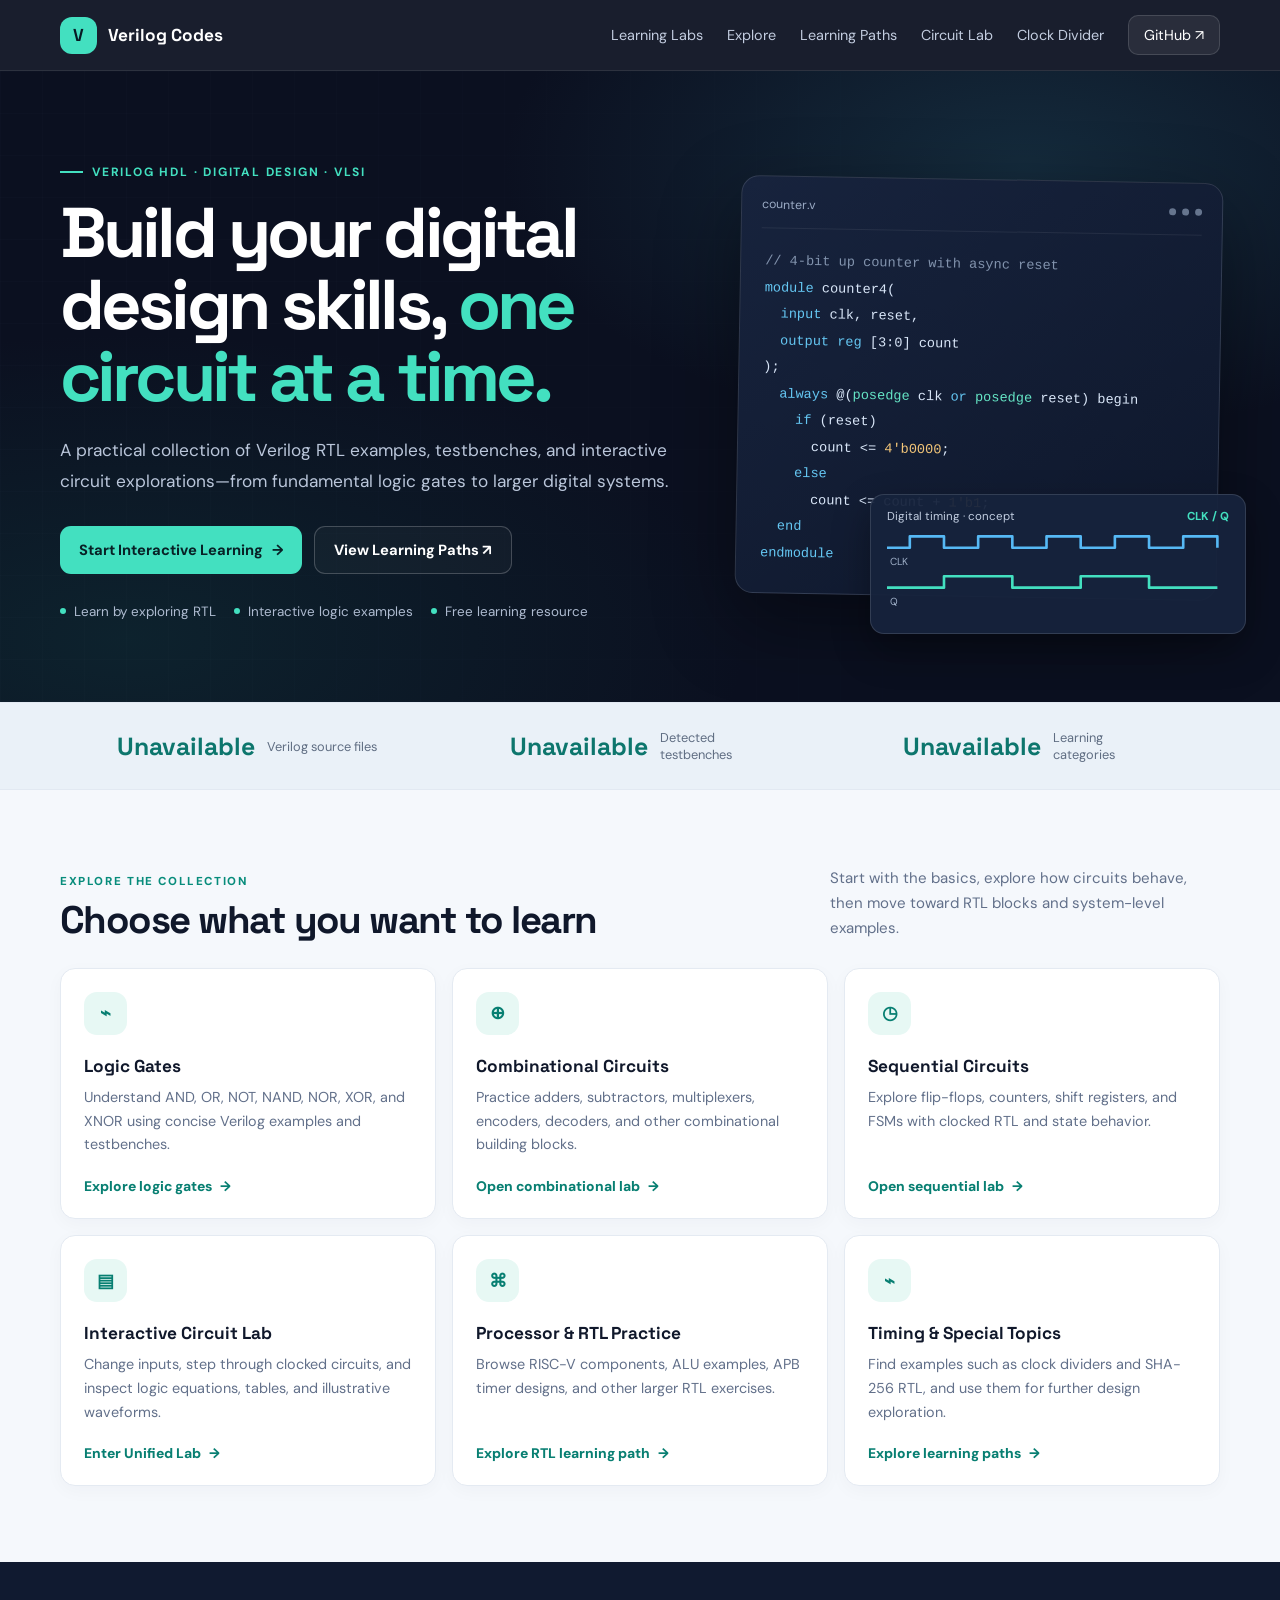
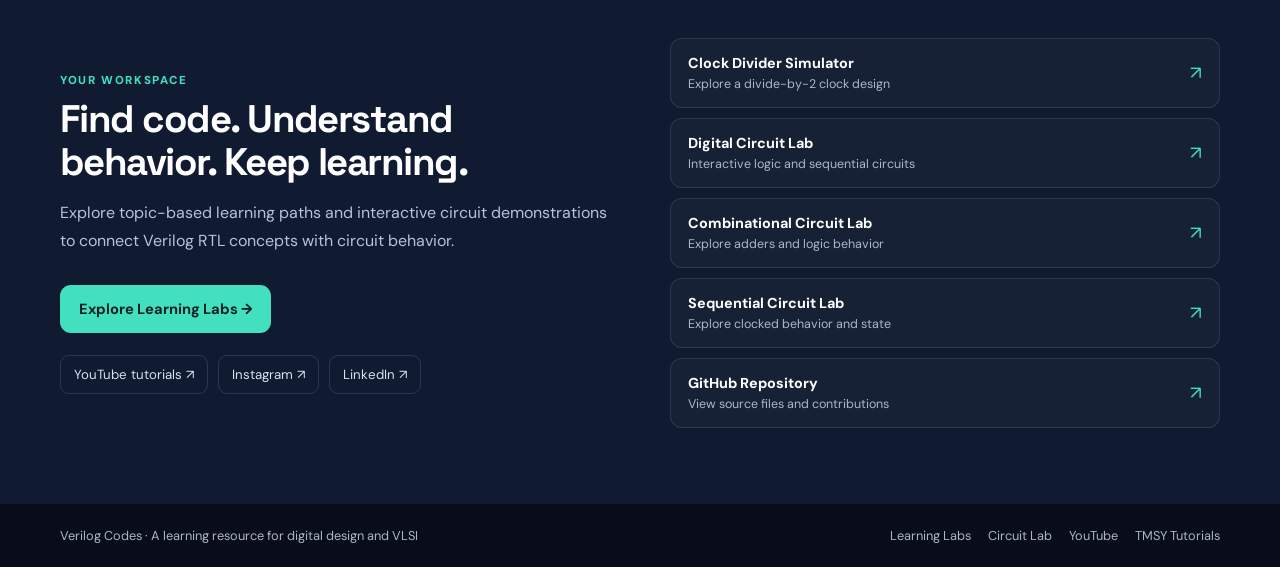
==== docs/index.html @ f3871f56 "Point landing page CTAs to unified interactive lab" ====
<!DOCTYPE html>
<html lang="en">
<head>
<meta charset="UTF-8"><meta name="viewport" content="width=device-width, initial-scale=1">
<title>Verilog Codes | Learn Digital Design & RTL</title>
<meta name="description" content="Explore practical Verilog HDL examples, digital circuit simulations, sequential logic, processor blocks and VLSI learning resources.">
<meta name="theme-color" content="#0b1020">
<link rel="preconnect" href="https://fonts.googleapis.com"><link rel="preconnect" href="https://fonts.gstatic.com" crossorigin>
<link href="https://fonts.googleapis.com/css2?family=DM+Sans:wght@400;500;600;700&family=Space+Grotesk:wght@500;600;700&display=swap" rel="stylesheet">
<style>
:root{--ink:#10182b;--muted:#62708a;--navy:#0b1020;--navy2:#111b32;--teal:#43e0c0;--line:#e4eaf2;--paper:#f5f8fc;--white:#fff}*{box-sizing:border-box}html{scroll-behavior:smooth}body{margin:0;background:var(--paper);color:var(--ink);font-family:"DM Sans",Arial,sans-serif}a{color:inherit;text-decoration:none}.wrap{width:min(1160px,calc(100% - 40px));margin:auto}.topbar{position:sticky;top:0;z-index:10;background:rgba(11,16,32,.94);backdrop-filter:blur(14px);border-bottom:1px solid #ffffff16}.nav{min-height:70px;display:flex;align-items:center;justify-content:space-between;gap:22px;color:#fff}.brand{display:flex;align-items:center;gap:11px;font:700 1.08rem "Space Grotesk",sans-serif;white-space:nowrap}.brand-mark{display:grid;place-items:center;width:37px;height:37px;border-radius:12px;background:var(--teal);color:#071b24;font-weight:700}.navlinks{display:flex;align-items:center;gap:24px;color:#c3cde0;font-size:.9rem}.navlinks a:hover{color:var(--teal)}.navlinks .nav-cta{padding:10px 15px;border-radius:10px;background:#ffffff12;color:#fff;border:1px solid #ffffff22}.hero{position:relative;overflow:hidden;background:radial-gradient(ellipse at 80% 15%,#204d6070,transparent 36%),radial-gradient(ellipse at 10% 90%,#124a4b50,transparent 38%),var(--navy);color:#fff;padding:86px 0 82px}.hero:after{content:"";position:absolute;inset:0;pointer-events:none;opacity:.16;background-image:linear-gradient(#9db5d61b 1px,transparent 1px),linear-gradient(90deg,#9db5d61b 1px,transparent 1px);background-size:42px 42px;mask-image:linear-gradient(90deg,black,transparent)}.hero-grid{position:relative;z-index:1;display:grid;grid-template-columns:1.12fr .88fr;align-items:center;gap:65px}.eyebrow{display:inline-flex;align-items:center;gap:9px;margin:0 0 18px;color:var(--teal);font-size:.75rem;font-weight:700;letter-spacing:.15em;text-transform:uppercase}.eyebrow:before{content:"";width:23px;height:2px;background:var(--teal)}h1,h2,h3{font-family:"Space Grotesk",sans-serif}h1{max-width:690px;margin:0;font-size:clamp(2.8rem,5.5vw,4.8rem);line-height:1.02;letter-spacing:-.055em}h1 span{color:var(--teal)}.hero-copy>p:not(.eyebrow){max-width:630px;margin:22px 0 0;color:#bac6da;font-size:1.08rem;line-height:1.75}.actions{display:flex;gap:12px;flex-wrap:wrap;margin-top:30px}.btn{display:inline-flex;align-items:center;justify-content:center;gap:9px;min-height:48px;padding:0 19px;border-radius:11px;font-size:.92rem;font-weight:700;transition:transform .18s,background .18s,border .18s}.btn:hover{transform:translateY(-2px)}.btn-main{background:var(--teal);color:#082126}.btn-main:hover{background:#6af0d4}.btn-outline{border:1px solid #ffffff35;color:#fff;background:#ffffff08}.btn-outline:hover{border-color:var(--teal)}.hero-foot{display:flex;flex-wrap:wrap;gap:18px;margin-top:29px;color:#aebbd0;font-size:.84rem}.hero-foot span{display:flex;align-items:center;gap:8px}.dot{width:6px;height:6px;border-radius:50%;background:var(--teal)}.visual{position:relative;min-width:0}.code-card{position:relative;padding:20px;border:1px solid #ffffff20;border-radius:18px;background:linear-gradient(145deg,#17233d,#0e172b);box-shadow:0 28px 80px #0006;transform:rotate(1deg)}.code-top{display:flex;align-items:center;justify-content:space-between;padding-bottom:15px;border-bottom:1px solid #ffffff12;color:#9babc5;font-size:.77rem}.lights{display:flex;gap:6px}.lights i{width:7px;height:7px;border-radius:50%;background:#66758e}.code-body{padding:20px 4px 6px;font: .85rem/1.95 ui-monospace,SFMono-Regular,Consolas,monospace;color:#d9e6f8;white-space:pre}.kw{color:#65c7f3}.fn{color:#65e5c5}.num{color:#f5c779}.comment{color:#8293ad}.wave-card{position:absolute;right:-26px;bottom:-37px;width:78%;padding:14px 16px;border:1px solid #ffffff20;border-radius:14px;background:#17233df2;box-shadow:0 16px 38px #0005}.wave-title{display:flex;justify-content:space-between;color:#c2cee1;font-size:.72rem;margin-bottom:9px}.wave-title b{color:var(--teal)}.wave-card svg{display:block;width:100%;height:auto}.section{padding:76px 0}.section-head{display:flex;justify-content:space-between;align-items:end;gap:25px;margin-bottom:27px}.kicker{margin:0 0 9px;color:#078c7b;font-size:.72rem;font-weight:800;letter-spacing:.14em;text-transform:uppercase}.section-head h2,.split h2{margin:0;font-size:clamp(1.8rem,3vw,2.65rem);letter-spacing:-.04em;line-height:1.12}.section-head>p{max-width:390px;margin:0;color:var(--muted);line-height:1.65;font-size:.94rem}.feature-grid{display:grid;grid-template-columns:repeat(3,minmax(0,1fr));gap:16px}.feature{display:flex;flex-direction:column;min-height:220px;padding:23px;border:1px solid var(--line);border-radius:15px;background:#fff;box-shadow:0 5px 18px #172c4c08;transition:transform .2s,border .2s,box-shadow .2s}.feature:hover{transform:translateY(-4px);border-color:#9ddbd1;box-shadow:0 16px 35px #172c4c10}.feature-icon{display:grid;place-items:center;width:43px;height:43px;margin-bottom:20px;border-radius:13px;background:#e7f8f4;color:#087f72;font-size:1.15rem;font-weight:800}.feature h3{margin:0 0 9px;font-size:1.08rem}.feature p{margin:0 0 20px;color:var(--muted);font-size:.9rem;line-height:1.65}.feature a{margin-top:auto;color:#087f72;font-size:.87rem;font-weight:800}.feature a span{margin-left:5px}.stats-band{padding:26px 0;background:#eaf1f8;border-top:1px solid #e2e9f2;border-bottom:1px solid #e2e9f2}.stats{display:grid;grid-template-columns:repeat(3,1fr);gap:20px}.stat{display:flex;align-items:center;justify-content:center;gap:12px;text-align:left}.stat strong{font:700 1.55rem "Space Grotesk",sans-serif;color:#0d766d}.stat span{max-width:110px;color:#5f6d82;font-size:.8rem;line-height:1.35}.split-section{background:#101a30;color:#fff}.split{display:grid;grid-template-columns:1fr 1fr;gap:60px;align-items:center}.split p:not(.kicker){color:#b6c3d8;line-height:1.75}.split .kicker{color:var(--teal)}.resource-list{display:grid;gap:10px}.resource{display:flex;align-items:center;justify-content:space-between;gap:15px;padding:15px 17px;border:1px solid #ffffff1b;border-radius:12px;background:#ffffff08}.resource:hover{border-color:#43e0c080;background:#ffffff0e}.resource strong{display:block;font-size:.9rem}.resource small{display:block;margin-top:4px;color:#a9b7cd;font-size:.78rem}.resource .arrow{color:var(--teal);font-size:1.15rem}.social{display:flex;flex-wrap:wrap;gap:10px;margin-top:22px}.social a{padding:10px 13px;border:1px solid #ffffff20;border-radius:9px;color:#d6e0f0;font-size:.83rem}.social a:hover{border-color:var(--teal);color:var(--teal)}footer{padding:23px 0;background:#080d19;color:#aab6ca;font-size:.8rem}.foot{display:flex;justify-content:space-between;align-items:center;gap:15px;flex-wrap:wrap}.foot-links{display:flex;gap:17px;flex-wrap:wrap}.foot a:hover{color:var(--teal)}@media(max-width:850px){.hero-grid{grid-template-columns:1fr;gap:52px}.visual{max-width:570px;width:90%;margin:0 auto}.feature-grid{grid-template-columns:repeat(2,minmax(0,1fr))}.split{gap:32px}}@media(max-width:600px){.wrap{width:min(100% - 28px,1160px)}.nav{padding:12px 0;align-items:flex-start;flex-direction:column;gap:12px}.navlinks{width:100%;gap:8px;overflow-x:auto;padding-bottom:2px;white-space:nowrap}.navlinks a{font-size:.8rem}.navlinks .nav-cta{padding:7px 10px}.hero{padding:63px 0 75px}.hero-grid{gap:42px}h1{font-size:clamp(2.55rem,12vw,3.55rem)}.hero-copy>p:not(.eyebrow){font-size:.98rem}.visual{width:95%}.code-card{padding:15px}.code-body{font-size:.7rem}.wave-card{right:-9px;bottom:-31px;width:83%}.section{padding:56px 0}.section-head{display:block}.section-head>p{margin-top:12px}.feature-grid{grid-template-columns:1fr}.feature{min-height:0}.feature-icon{margin-bottom:14px}.stats{gap:7px}.stat{flex-direction:column;gap:3px;text-align:center}.stat strong{font-size:1.35rem}.stat span{font-size:.7rem}.split{grid-template-columns:1fr;gap:26px}.foot{align-items:flex-start;flex-direction:column}}
@media(prefers-reduced-motion:reduce){html{scroll-behavior:auto}*,*:before,*:after{transition:none!important}}
</style>
</head>
<body>
<header class="topbar"><nav class="nav wrap" aria-label="Main navigation"><a class="brand" href="index.html"><span class="brand-mark">V</span><span>Verilog Codes</span></a><div class="navlinks"><a href="learn/">Learning Labs</a><a href="#learn">Explore</a><a href="learn/">Learning Paths</a><a href="simulations/?path=All">Circuit Lab</a><a href="clock-divider/">Clock Divider</a><a href="https://github.com/T-Maharshi-Sanand-Yadav/Verilog_Codes" target="_blank" rel="noreferrer" class="nav-cta">GitHub ↗</a></div></nav></header>
<main>
<section class="hero"><div class="wrap hero-grid"><div class="hero-copy"><p class="eyebrow">Verilog HDL · Digital Design · VLSI</p><h1>Build your digital design skills, <span>one circuit at a time.</span></h1><p>A practical collection of Verilog RTL examples, testbenches, and interactive circuit explorations—from fundamental logic gates to larger digital systems.</p><div class="actions"><a class="btn btn-main" href="simulations/?path=All">Start Interactive Learning <span>→</span></a><a class="btn btn-outline" href="learn/">View Learning Paths ↗</a></div><div class="hero-foot"><span><i class="dot"></i> Learn by exploring RTL</span><span><i class="dot"></i> Interactive logic examples</span><span><i class="dot"></i> Free learning resource</span></div></div><div class="visual"><div class="code-card"><div class="code-top"><span>counter.v</span><span class="lights"><i></i><i></i><i></i></span></div><div class="code-body"><span class="comment">// 4-bit up counter with async reset</span>
<span class="kw">module</span> counter4(
  <span class="kw">input</span> clk, reset,
  <span class="kw">output reg</span> [3:0] count
);
  <span class="kw">always</span> @(<span class="fn">posedge</span> clk <span class="kw">or</span> <span class="fn">posedge</span> reset) begin
    <span class="kw">if</span> (reset)
      count &lt;= <span class="num">4'b0000</span>;
    <span class="kw">else</span>
      count &lt;= count + <span class="num">1'b1</span>;
  <span class="kw">end</span>
<span class="kw">endmodule</span></div></div><div class="wave-card"><div class="wave-title"><span>Digital timing · concept</span><b>CLK / Q</b></div><svg viewBox="0 0 300 76" role="img" aria-label="Illustrative clock and output waveforms"><path d="M0 13 H20 V3 H50 V13 H80 V3 H110 V13 H140 V3 H170 V13 H200 V3 H230 V13 H260 V3 H290 V13" fill="none" stroke="#56b9f5" stroke-width="2.3" stroke-linejoin="round"/><path d="M0 48 H50 V38 H110 V48 H170 V38 H230 V48 H290" fill="none" stroke="#43e0c0" stroke-width="2.3" stroke-linejoin="round"/><g fill="#9fb0c8" font-size="9"><text x="3" y="28">CLK</text><text x="3" y="63">Q</text></g></svg></div></div></div></section>
<section class="stats-band"><div class="wrap stats"><div class="stat"><strong id="totalFiles">…</strong><span>Verilog source files</span></div><div class="stat"><strong id="testbenchCount">…</strong><span>Detected testbenches</span></div><div class="stat"><strong id="categoryCount">…</strong><span>Learning categories</span></div></div></section>
<section class="section" id="learn"><div class="wrap"><div class="section-head"><div><p class="kicker">Explore the collection</p><h2>Choose what you want to learn</h2></div><p>Start with the basics, explore how circuits behave, then move toward RTL blocks and system-level examples.</p></div><div class="feature-grid">
<article class="feature"><div class="feature-icon">⌁</div><h3>Logic Gates</h3><p>Understand AND, OR, NOT, NAND, NOR, XOR, and XNOR using concise Verilog examples and testbenches.</p><a href="simulations/?path=Logic">Explore logic gates <span>→</span></a></article>
<article class="feature"><div class="feature-icon">⊕</div><h3>Combinational Circuits</h3><p>Practice adders, subtractors, multiplexers, encoders, decoders, and other combinational building blocks.</p><a href="simulations/?path=Combinational">Open combinational lab <span>→</span></a></article>
<article class="feature"><div class="feature-icon">◷</div><h3>Sequential Circuits</h3><p>Explore flip-flops, counters, shift registers, and FSMs with clocked RTL and state behavior.</p><a href="simulations/?path=Sequential">Open sequential lab <span>→</span></a></article>
<article class="feature"><div class="feature-icon">▤</div><h3>Interactive Circuit Lab</h3><p>Change inputs, step through clocked circuits, and inspect logic equations, tables, and illustrative waveforms.</p><a href="simulations/?path=All">Enter Unified Lab <span>→</span></a></article>
<article class="feature"><div class="feature-icon">⌘</div><h3>Processor & RTL Practice</h3><p>Browse RISC-V components, ALU examples, APB timer designs, and other larger RTL exercises.</p><a href="learn/">Explore RTL learning path <span>→</span></a></article>
<article class="feature"><div class="feature-icon">⌁</div><h3>Timing & Special Topics</h3><p>Find examples such as clock dividers and SHA-256 RTL, and use them for further design exploration.</p><a href="learn/">Explore learning paths <span>→</span></a></article>
</div></div></section>
<section class="section split-section"><div class="wrap split"><div><p class="kicker">Your workspace</p><h2>Find code. Understand behavior. Keep learning.</h2><p>Explore topic-based learning paths and interactive circuit demonstrations to connect Verilog RTL concepts with circuit behavior.</p><div class="actions"><a class="btn btn-main" href="learn/">Explore Learning Labs →</a></div><div class="social"><a href="https://www.youtube.com/@maharshisanandyadav" target="_blank" rel="noreferrer">YouTube tutorials ↗</a><a href="https://www.instagram.com/vlsi.tmsy.tutorials" target="_blank" rel="noreferrer">Instagram ↗</a><a href="https://www.linkedin.com/newsletters/verilog-codes-7361018890564366337" target="_blank" rel="noreferrer">LinkedIn ↗</a></div></div><div class="resource-list"><a class="resource" href="clock-divider/"><span><strong>Clock Divider Simulator</strong><small>Explore a divide-by-2 clock design</small></span><span class="arrow">↗</span></a><a class="resource" href="simulations/"><span><strong>Digital Circuit Lab</strong><small>Interactive logic and sequential circuits</small></span><span class="arrow">↗</span></a><a class="resource" href="simulations/?path=Combinational"><span><strong>Combinational Circuit Lab</strong><small>Explore adders and logic behavior</small></span><span class="arrow">↗</span></a><a class="resource" href="simulations/?path=Sequential"><span><strong>Sequential Circuit Lab</strong><small>Explore clocked behavior and state</small></span><span class="arrow">↗</span></a><a class="resource" href="https://github.com/T-Maharshi-Sanand-Yadav/Verilog_Codes" target="_blank" rel="noreferrer"><span><strong>GitHub Repository</strong><small>View source files and contributions</small></span><span class="arrow">↗</span></a></div></div></section>
</main><footer><div class="wrap foot"><span>Verilog Codes · A learning resource for digital design and VLSI</span><div class="foot-links"><a href="learn/">Learning Labs</a><a href="simulations/">Circuit Lab</a><a href="https://www.youtube.com/@maharshisanandyadav" target="_blank" rel="noreferrer">YouTube</a><a href="https://www.tmsytutorials.com" target="_blank" rel="noreferrer">TMSY Tutorials</a></div></div></footer><script src="app.js"></script>
</body></html>
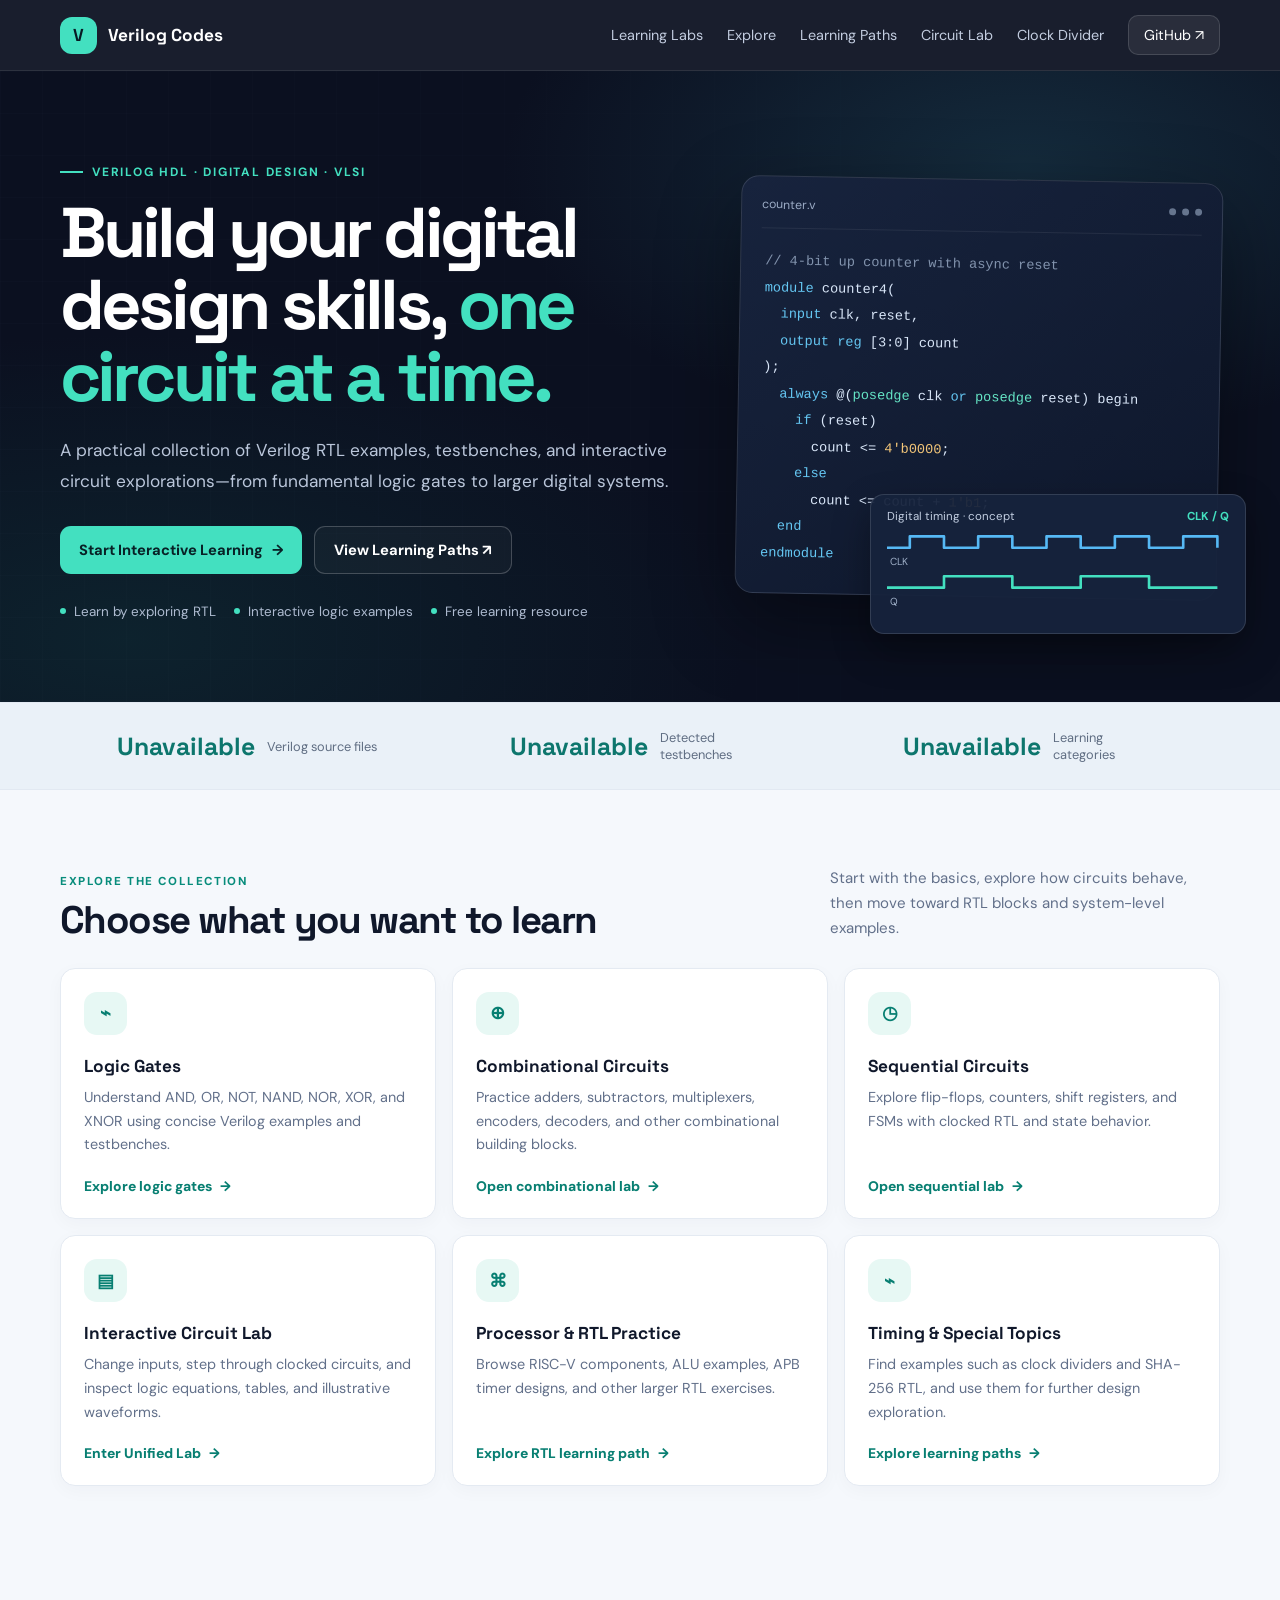
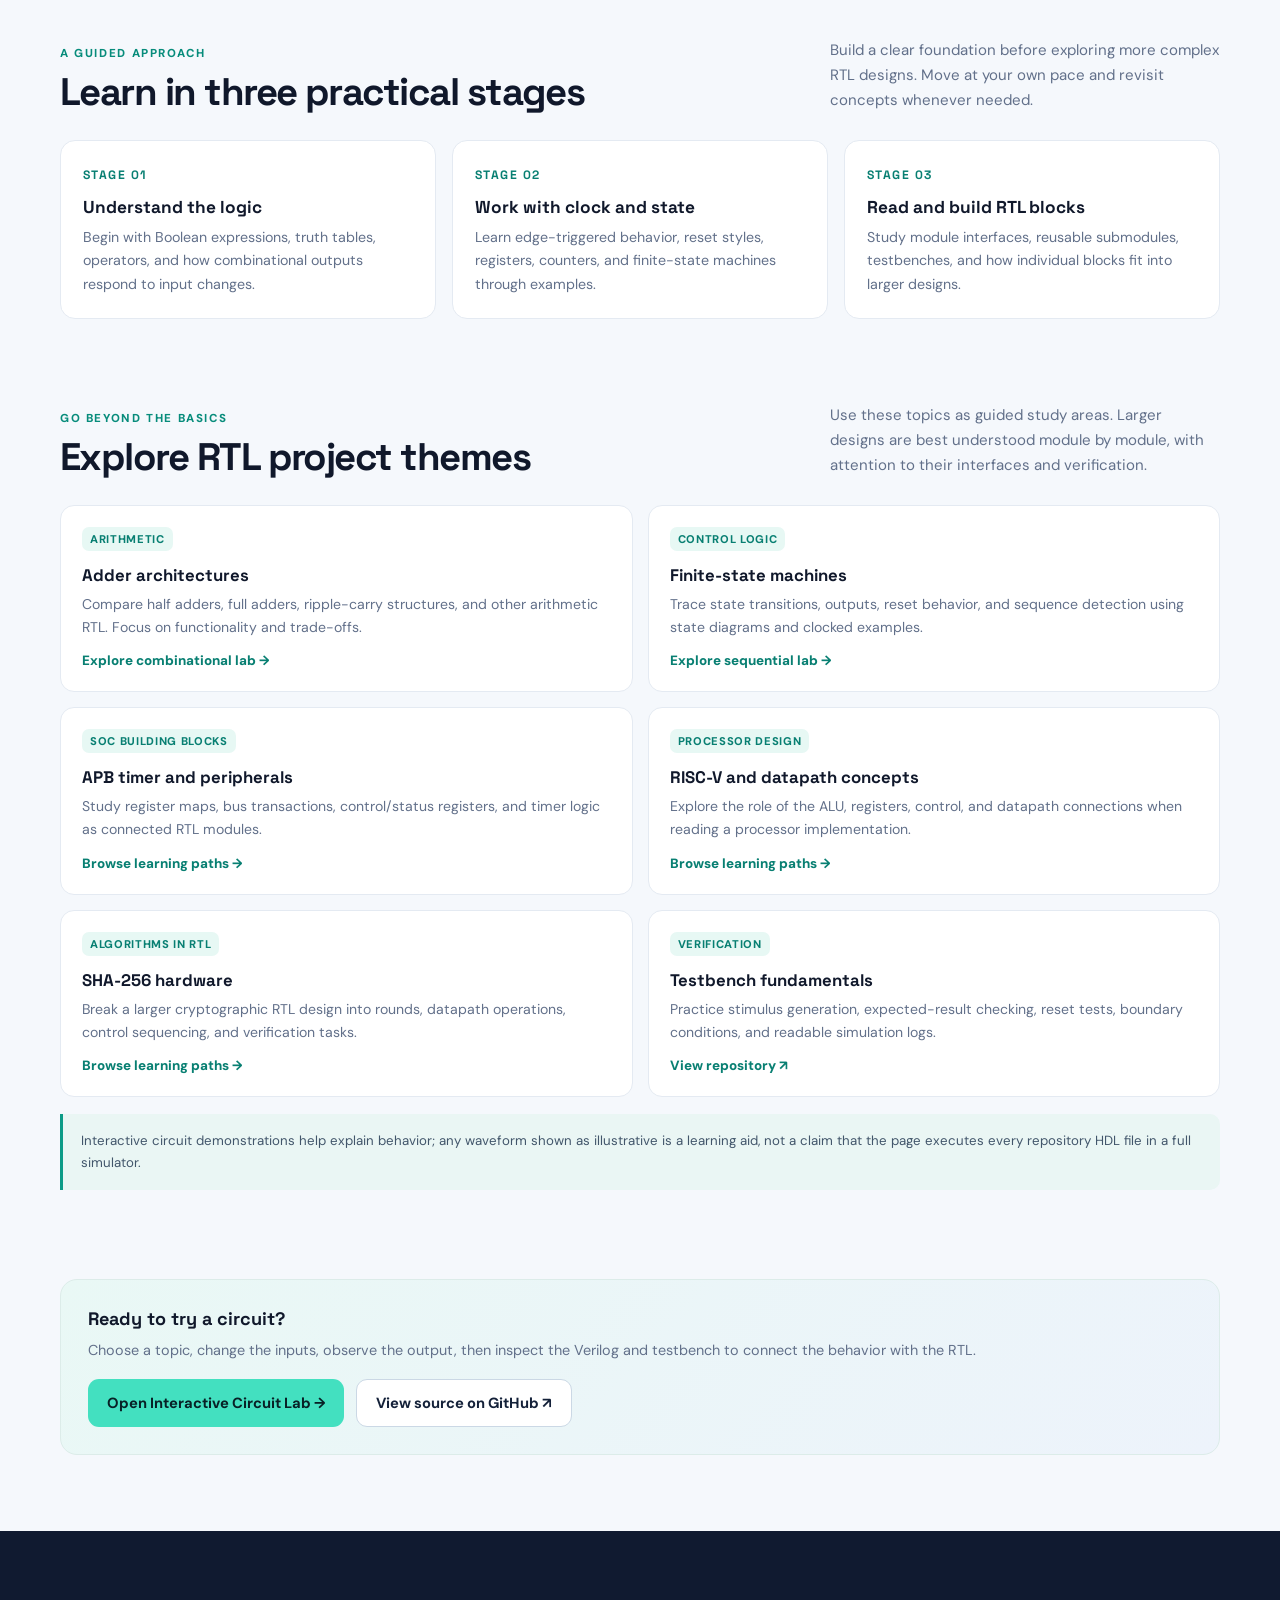
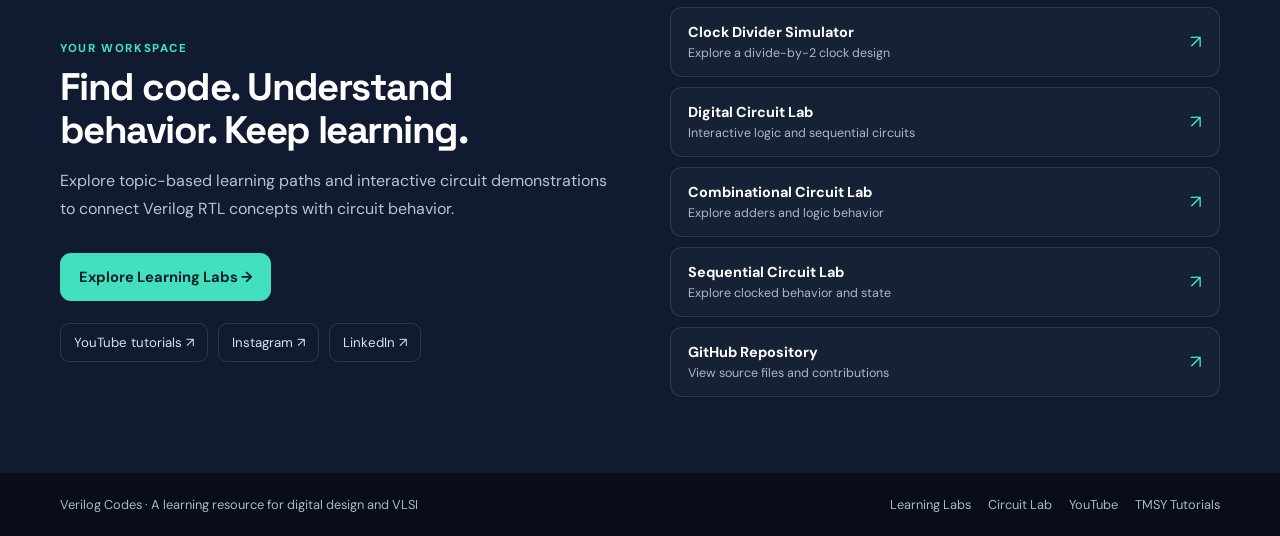
==== commit 6110efb1: "Expand landing page into full learning homepage" ====
--- a/docs/index.html
+++ b/docs/index.html
@@ -10,6 +10,9 @@
 <style>
 :root{--ink:#10182b;--muted:#62708a;--navy:#0b1020;--navy2:#111b32;--teal:#43e0c0;--line:#e4eaf2;--paper:#f5f8fc;--white:#fff}*{box-sizing:border-box}html{scroll-behavior:smooth}body{margin:0;background:var(--paper);color:var(--ink);font-family:"DM Sans",Arial,sans-serif}a{color:inherit;text-decoration:none}.wrap{width:min(1160px,calc(100% - 40px));margin:auto}.topbar{position:sticky;top:0;z-index:10;background:rgba(11,16,32,.94);backdrop-filter:blur(14px);border-bottom:1px solid #ffffff16}.nav{min-height:70px;display:flex;align-items:center;justify-content:space-between;gap:22px;color:#fff}.brand{display:flex;align-items:center;gap:11px;font:700 1.08rem "Space Grotesk",sans-serif;white-space:nowrap}.brand-mark{display:grid;place-items:center;width:37px;height:37px;border-radius:12px;background:var(--teal);color:#071b24;font-weight:700}.navlinks{display:flex;align-items:center;gap:24px;color:#c3cde0;font-size:.9rem}.navlinks a:hover{color:var(--teal)}.navlinks .nav-cta{padding:10px 15px;border-radius:10px;background:#ffffff12;color:#fff;border:1px solid #ffffff22}.hero{position:relative;overflow:hidden;background:radial-gradient(ellipse at 80% 15%,#204d6070,transparent 36%),radial-gradient(ellipse at 10% 90%,#124a4b50,transparent 38%),var(--navy);color:#fff;padding:86px 0 82px}.hero:after{content:"";position:absolute;inset:0;pointer-events:none;opacity:.16;background-image:linear-gradient(#9db5d61b 1px,transparent 1px),linear-gradient(90deg,#9db5d61b 1px,transparent 1px);background-size:42px 42px;mask-image:linear-gradient(90deg,black,transparent)}.hero-grid{position:relative;z-index:1;display:grid;grid-template-columns:1.12fr .88fr;align-items:center;gap:65px}.eyebrow{display:inline-flex;align-items:center;gap:9px;margin:0 0 18px;color:var(--teal);font-size:.75rem;font-weight:700;letter-spacing:.15em;text-transform:uppercase}.eyebrow:before{content:"";width:23px;height:2px;background:var(--teal)}h1,h2,h3{font-family:"Space Grotesk",sans-serif}h1{max-width:690px;margin:0;font-size:clamp(2.8rem,5.5vw,4.8rem);line-height:1.02;letter-spacing:-.055em}h1 span{color:var(--teal)}.hero-copy>p:not(.eyebrow){max-width:630px;margin:22px 0 0;color:#bac6da;font-size:1.08rem;line-height:1.75}.actions{display:flex;gap:12px;flex-wrap:wrap;margin-top:30px}.btn{display:inline-flex;align-items:center;justify-content:center;gap:9px;min-height:48px;padding:0 19px;border-radius:11px;font-size:.92rem;font-weight:700;transition:transform .18s,background .18s,border .18s}.btn:hover{transform:translateY(-2px)}.btn-main{background:var(--teal);color:#082126}.btn-main:hover{background:#6af0d4}.btn-outline{border:1px solid #ffffff35;color:#fff;background:#ffffff08}.btn-outline:hover{border-color:var(--teal)}.hero-foot{display:flex;flex-wrap:wrap;gap:18px;margin-top:29px;color:#aebbd0;font-size:.84rem}.hero-foot span{display:flex;align-items:center;gap:8px}.dot{width:6px;height:6px;border-radius:50%;background:var(--teal)}.visual{position:relative;min-width:0}.code-card{position:relative;padding:20px;border:1px solid #ffffff20;border-radius:18px;background:linear-gradient(145deg,#17233d,#0e172b);box-shadow:0 28px 80px #0006;transform:rotate(1deg)}.code-top{display:flex;align-items:center;justify-content:space-between;padding-bottom:15px;border-bottom:1px solid #ffffff12;color:#9babc5;font-size:.77rem}.lights{display:flex;gap:6px}.lights i{width:7px;height:7px;border-radius:50%;background:#66758e}.code-body{padding:20px 4px 6px;font: .85rem/1.95 ui-monospace,SFMono-Regular,Consolas,monospace;color:#d9e6f8;white-space:pre}.kw{color:#65c7f3}.fn{color:#65e5c5}.num{color:#f5c779}.comment{color:#8293ad}.wave-card{position:absolute;right:-26px;bottom:-37px;width:78%;padding:14px 16px;border:1px solid #ffffff20;border-radius:14px;background:#17233df2;box-shadow:0 16px 38px #0005}.wave-title{display:flex;justify-content:space-between;color:#c2cee1;font-size:.72rem;margin-bottom:9px}.wave-title b{color:var(--teal)}.wave-card svg{display:block;width:100%;height:auto}.section{padding:76px 0}.section-head{display:flex;justify-content:space-between;align-items:end;gap:25px;margin-bottom:27px}.kicker{margin:0 0 9px;color:#078c7b;font-size:.72rem;font-weight:800;letter-spacing:.14em;text-transform:uppercase}.section-head h2,.split h2{margin:0;font-size:clamp(1.8rem,3vw,2.65rem);letter-spacing:-.04em;line-height:1.12}.section-head>p{max-width:390px;margin:0;color:var(--muted);line-height:1.65;font-size:.94rem}.feature-grid{display:grid;grid-template-columns:repeat(3,minmax(0,1fr));gap:16px}.feature{display:flex;flex-direction:column;min-height:220px;padding:23px;border:1px solid var(--line);border-radius:15px;background:#fff;box-shadow:0 5px 18px #172c4c08;transition:transform .2s,border .2s,box-shadow .2s}.feature:hover{transform:translateY(-4px);border-color:#9ddbd1;box-shadow:0 16px 35px #172c4c10}.feature-icon{display:grid;place-items:center;width:43px;height:43px;margin-bottom:20px;border-radius:13px;background:#e7f8f4;color:#087f72;font-size:1.15rem;font-weight:800}.feature h3{margin:0 0 9px;font-size:1.08rem}.feature p{margin:0 0 20px;color:var(--muted);font-size:.9rem;line-height:1.65}.feature a{margin-top:auto;color:#087f72;font-size:.87rem;font-weight:800}.feature a span{margin-left:5px}.stats-band{padding:26px 0;background:#eaf1f8;border-top:1px solid #e2e9f2;border-bottom:1px solid #e2e9f2}.stats{display:grid;grid-template-columns:repeat(3,1fr);gap:20px}.stat{display:flex;align-items:center;justify-content:center;gap:12px;text-align:left}.stat strong{font:700 1.55rem "Space Grotesk",sans-serif;color:#0d766d}.stat span{max-width:110px;color:#5f6d82;font-size:.8rem;line-height:1.35}.split-section{background:#101a30;color:#fff}.split{display:grid;grid-template-columns:1fr 1fr;gap:60px;align-items:center}.split p:not(.kicker){color:#b6c3d8;line-height:1.75}.split .kicker{color:var(--teal)}.resource-list{display:grid;gap:10px}.resource{display:flex;align-items:center;justify-content:space-between;gap:15px;padding:15px 17px;border:1px solid #ffffff1b;border-radius:12px;background:#ffffff08}.resource:hover{border-color:#43e0c080;background:#ffffff0e}.resource strong{display:block;font-size:.9rem}.resource small{display:block;margin-top:4px;color:#a9b7cd;font-size:.78rem}.resource .arrow{color:var(--teal);font-size:1.15rem}.social{display:flex;flex-wrap:wrap;gap:10px;margin-top:22px}.social a{padding:10px 13px;border:1px solid #ffffff20;border-radius:9px;color:#d6e0f0;font-size:.83rem}.social a:hover{border-color:var(--teal);color:var(--teal)}footer{padding:23px 0;background:#080d19;color:#aab6ca;font-size:.8rem}.foot{display:flex;justify-content:space-between;align-items:center;gap:15px;flex-wrap:wrap}.foot-links{display:flex;gap:17px;flex-wrap:wrap}.foot a:hover{color:var(--teal)}@media(max-width:850px){.hero-grid{grid-template-columns:1fr;gap:52px}.visual{max-width:570px;width:90%;margin:0 auto}.feature-grid{grid-template-columns:repeat(2,minmax(0,1fr))}.split{gap:32px}}@media(max-width:600px){.wrap{width:min(100% - 28px,1160px)}.nav{padding:12px 0;align-items:flex-start;flex-direction:column;gap:12px}.navlinks{width:100%;gap:8px;overflow-x:auto;padding-bottom:2px;white-space:nowrap}.navlinks a{font-size:.8rem}.navlinks .nav-cta{padding:7px 10px}.hero{padding:63px 0 75px}.hero-grid{gap:42px}h1{font-size:clamp(2.55rem,12vw,3.55rem)}.hero-copy>p:not(.eyebrow){font-size:.98rem}.visual{width:95%}.code-card{padding:15px}.code-body{font-size:.7rem}.wave-card{right:-9px;bottom:-31px;width:83%}.section{padding:56px 0}.section-head{display:block}.section-head>p{margin-top:12px}.feature-grid{grid-template-columns:1fr}.feature{min-height:0}.feature-icon{margin-bottom:14px}.stats{gap:7px}.stat{flex-direction:column;gap:3px;text-align:center}.stat strong{font-size:1.35rem}.stat span{font-size:.7rem}.split{grid-template-columns:1fr;gap:26px}.foot{align-items:flex-start;flex-direction:column}}
 @media(prefers-reduced-motion:reduce){html{scroll-behavior:auto}*,*:before,*:after{transition:none!important}}
+
+.roadmap{display:grid;grid-template-columns:repeat(3,1fr);gap:16px}.roadstep{padding:22px;border-radius:15px;background:#fff;border:1px solid var(--line)}.roadstep .stepno{font:700 .76rem "Space Grotesk",sans-serif;color:#087f72;letter-spacing:.12em}.roadstep h3{margin:12px 0 8px;font-size:1.08rem}.roadstep p{margin:0;color:var(--muted);font-size:.89rem;line-height:1.65}.project-grid{display:grid;grid-template-columns:repeat(2,minmax(0,1fr));gap:15px}.project{padding:21px;border:1px solid var(--line);border-radius:14px;background:#fff}.project-tag{display:inline-block;padding:5px 8px;border-radius:7px;background:#e7f8f4;color:#087f72;font-size:.7rem;font-weight:800;letter-spacing:.06em;text-transform:uppercase}.project h3{margin:13px 0 7px;font-size:1.05rem}.project p{margin:0;color:var(--muted);font-size:.88rem;line-height:1.65}.project a{display:inline-block;margin-top:13px;color:#087f72;font-size:.84rem;font-weight:800}.note{padding:16px 18px;border-left:3px solid #0c9b87;border-radius:0 10px 10px 0;background:#eaf6f4;color:#42566b;font-size:.83rem;line-height:1.65}.dark-panel{padding:27px;border-radius:17px;background:linear-gradient(135deg,#e9f8f5,#edf3fb);border:1px solid #dcece9}.dark-panel h3{margin:0 0 8px;font-size:1.13rem}.dark-panel p{margin:0;color:var(--muted);font-size:.9rem;line-height:1.7}.dark-panel .actions{margin-top:16px}
+@media(max-width:850px){.roadmap{grid-template-columns:1fr}.project-grid{grid-template-columns:1fr}}
 </style>
 </head>
 <body>
@@ -36,6 +39,10 @@
 <article class="feature"><div class="feature-icon">⌘</div><h3>Processor & RTL Practice</h3><p>Browse RISC-V components, ALU examples, APB timer designs, and other larger RTL exercises.</p><a href="learn/">Explore RTL learning path <span>→</span></a></article>
 <article class="feature"><div class="feature-icon">⌁</div><h3>Timing & Special Topics</h3><p>Find examples such as clock dividers and SHA-256 RTL, and use them for further design exploration.</p><a href="learn/">Explore learning paths <span>→</span></a></article>
 </div></div></section>
+
+<section class="section"><div class="wrap"><div class="section-head"><div><p class="kicker">A guided approach</p><h2>Learn in three practical stages</h2></div><p>Build a clear foundation before exploring more complex RTL designs. Move at your own pace and revisit concepts whenever needed.</p></div><div class="roadmap"><article class="roadstep"><span class="stepno">STAGE 01</span><h3>Understand the logic</h3><p>Begin with Boolean expressions, truth tables, operators, and how combinational outputs respond to input changes.</p></article><article class="roadstep"><span class="stepno">STAGE 02</span><h3>Work with clock and state</h3><p>Learn edge-triggered behavior, reset styles, registers, counters, and finite-state machines through examples.</p></article><article class="roadstep"><span class="stepno">STAGE 03</span><h3>Read and build RTL blocks</h3><p>Study module interfaces, reusable submodules, testbenches, and how individual blocks fit into larger designs.</p></article></div></div></section>
+<section class="section" style="padding-top:8px"><div class="wrap"><div class="section-head"><div><p class="kicker">Go beyond the basics</p><h2>Explore RTL project themes</h2></div><p>Use these topics as guided study areas. Larger designs are best understood module by module, with attention to their interfaces and verification.</p></div><div class="project-grid"><article class="project"><span class="project-tag">Arithmetic</span><h3>Adder architectures</h3><p>Compare half adders, full adders, ripple-carry structures, and other arithmetic RTL. Focus on functionality and trade-offs.</p><a href="simulations/?path=Combinational">Explore combinational lab →</a></article><article class="project"><span class="project-tag">Control logic</span><h3>Finite-state machines</h3><p>Trace state transitions, outputs, reset behavior, and sequence detection using state diagrams and clocked examples.</p><a href="simulations/?path=Sequential">Explore sequential lab →</a></article><article class="project"><span class="project-tag">SoC building blocks</span><h3>APB timer and peripherals</h3><p>Study register maps, bus transactions, control/status registers, and timer logic as connected RTL modules.</p><a href="learn/">Browse learning paths →</a></article><article class="project"><span class="project-tag">Processor design</span><h3>RISC-V and datapath concepts</h3><p>Explore the role of the ALU, registers, control, and datapath connections when reading a processor implementation.</p><a href="learn/">Browse learning paths →</a></article><article class="project"><span class="project-tag">Algorithms in RTL</span><h3>SHA-256 hardware</h3><p>Break a larger cryptographic RTL design into rounds, datapath operations, control sequencing, and verification tasks.</p><a href="learn/">Browse learning paths →</a></article><article class="project"><span class="project-tag">Verification</span><h3>Testbench fundamentals</h3><p>Practice stimulus generation, expected-result checking, reset tests, boundary conditions, and readable simulation logs.</p><a href="https://github.com/T-Maharshi-Sanand-Yadav/Verilog_Codes" target="_blank" rel="noreferrer">View repository ↗</a></article></div><p class="note" style="margin-top:17px">Interactive circuit demonstrations help explain behavior; any waveform shown as illustrative is a learning aid, not a claim that the page executes every repository HDL file in a full simulator.</p></div></section>
+<section class="section" style="padding-top:0"><div class="wrap"><div class="dark-panel"><h3>Ready to try a circuit?</h3><p>Choose a topic, change the inputs, observe the output, then inspect the Verilog and testbench to connect the behavior with the RTL.</p><div class="actions"><a class="btn btn-main" href="simulations/?path=All">Open Interactive Circuit Lab →</a><a class="btn btn-outline" style="background:#fff;color:#142139;border-color:#cbd8e5" href="https://github.com/T-Maharshi-Sanand-Yadav/Verilog_Codes" target="_blank" rel="noreferrer">View source on GitHub ↗</a></div></div></div></section>
 <section class="section split-section"><div class="wrap split"><div><p class="kicker">Your workspace</p><h2>Find code. Understand behavior. Keep learning.</h2><p>Explore topic-based learning paths and interactive circuit demonstrations to connect Verilog RTL concepts with circuit behavior.</p><div class="actions"><a class="btn btn-main" href="learn/">Explore Learning Labs →</a></div><div class="social"><a href="https://www.youtube.com/@maharshisanandyadav" target="_blank" rel="noreferrer">YouTube tutorials ↗</a><a href="https://www.instagram.com/vlsi.tmsy.tutorials" target="_blank" rel="noreferrer">Instagram ↗</a><a href="https://www.linkedin.com/newsletters/verilog-codes-7361018890564366337" target="_blank" rel="noreferrer">LinkedIn ↗</a></div></div><div class="resource-list"><a class="resource" href="clock-divider/"><span><strong>Clock Divider Simulator</strong><small>Explore a divide-by-2 clock design</small></span><span class="arrow">↗</span></a><a class="resource" href="simulations/"><span><strong>Digital Circuit Lab</strong><small>Interactive logic and sequential circuits</small></span><span class="arrow">↗</span></a><a class="resource" href="simulations/?path=Combinational"><span><strong>Combinational Circuit Lab</strong><small>Explore adders and logic behavior</small></span><span class="arrow">↗</span></a><a class="resource" href="simulations/?path=Sequential"><span><strong>Sequential Circuit Lab</strong><small>Explore clocked behavior and state</small></span><span class="arrow">↗</span></a><a class="resource" href="https://github.com/T-Maharshi-Sanand-Yadav/Verilog_Codes" target="_blank" rel="noreferrer"><span><strong>GitHub Repository</strong><small>View source files and contributions</small></span><span class="arrow">↗</span></a></div></div></section>
 </main><footer><div class="wrap foot"><span>Verilog Codes · A learning resource for digital design and VLSI</span><div class="foot-links"><a href="learn/">Learning Labs</a><a href="simulations/">Circuit Lab</a><a href="https://www.youtube.com/@maharshisanandyadav" target="_blank" rel="noreferrer">YouTube</a><a href="https://www.tmsytutorials.com" target="_blank" rel="noreferrer">TMSY Tutorials</a></div></div></footer><script src="app.js"></script>
 </body></html>
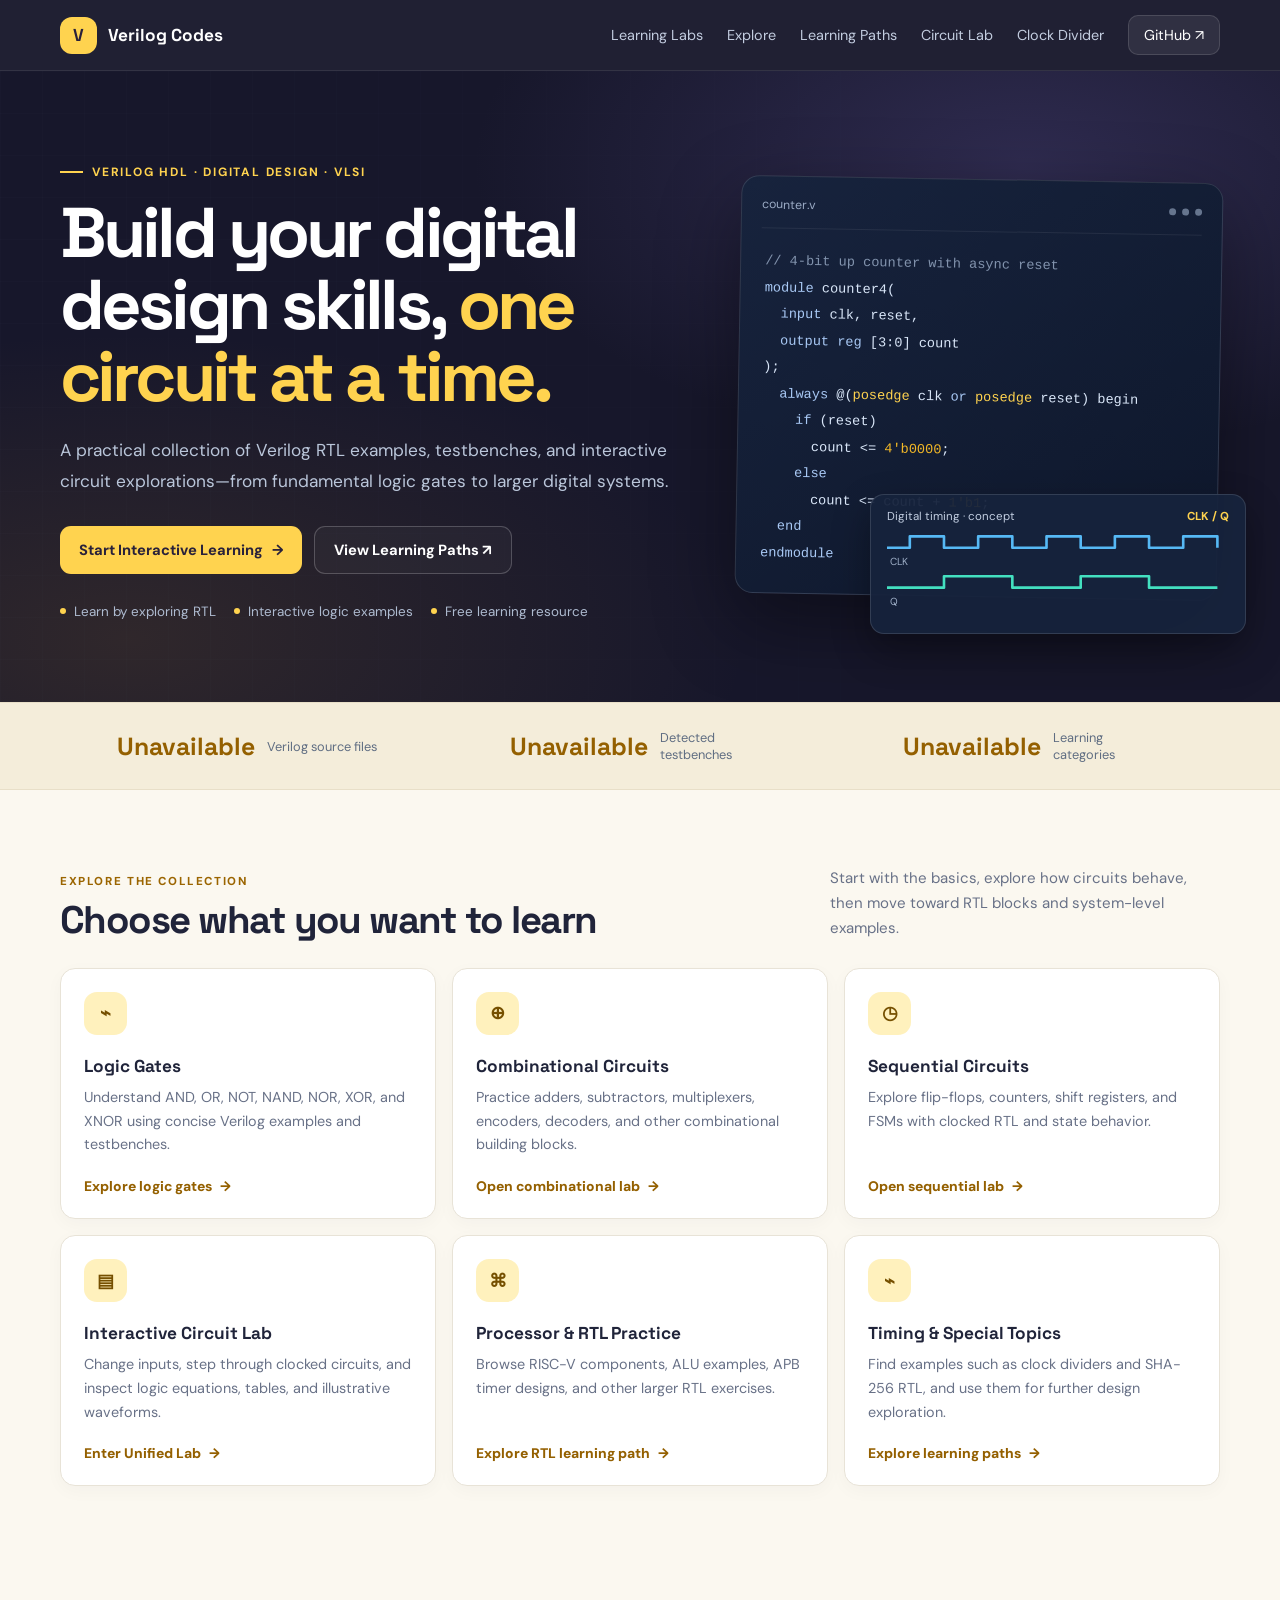
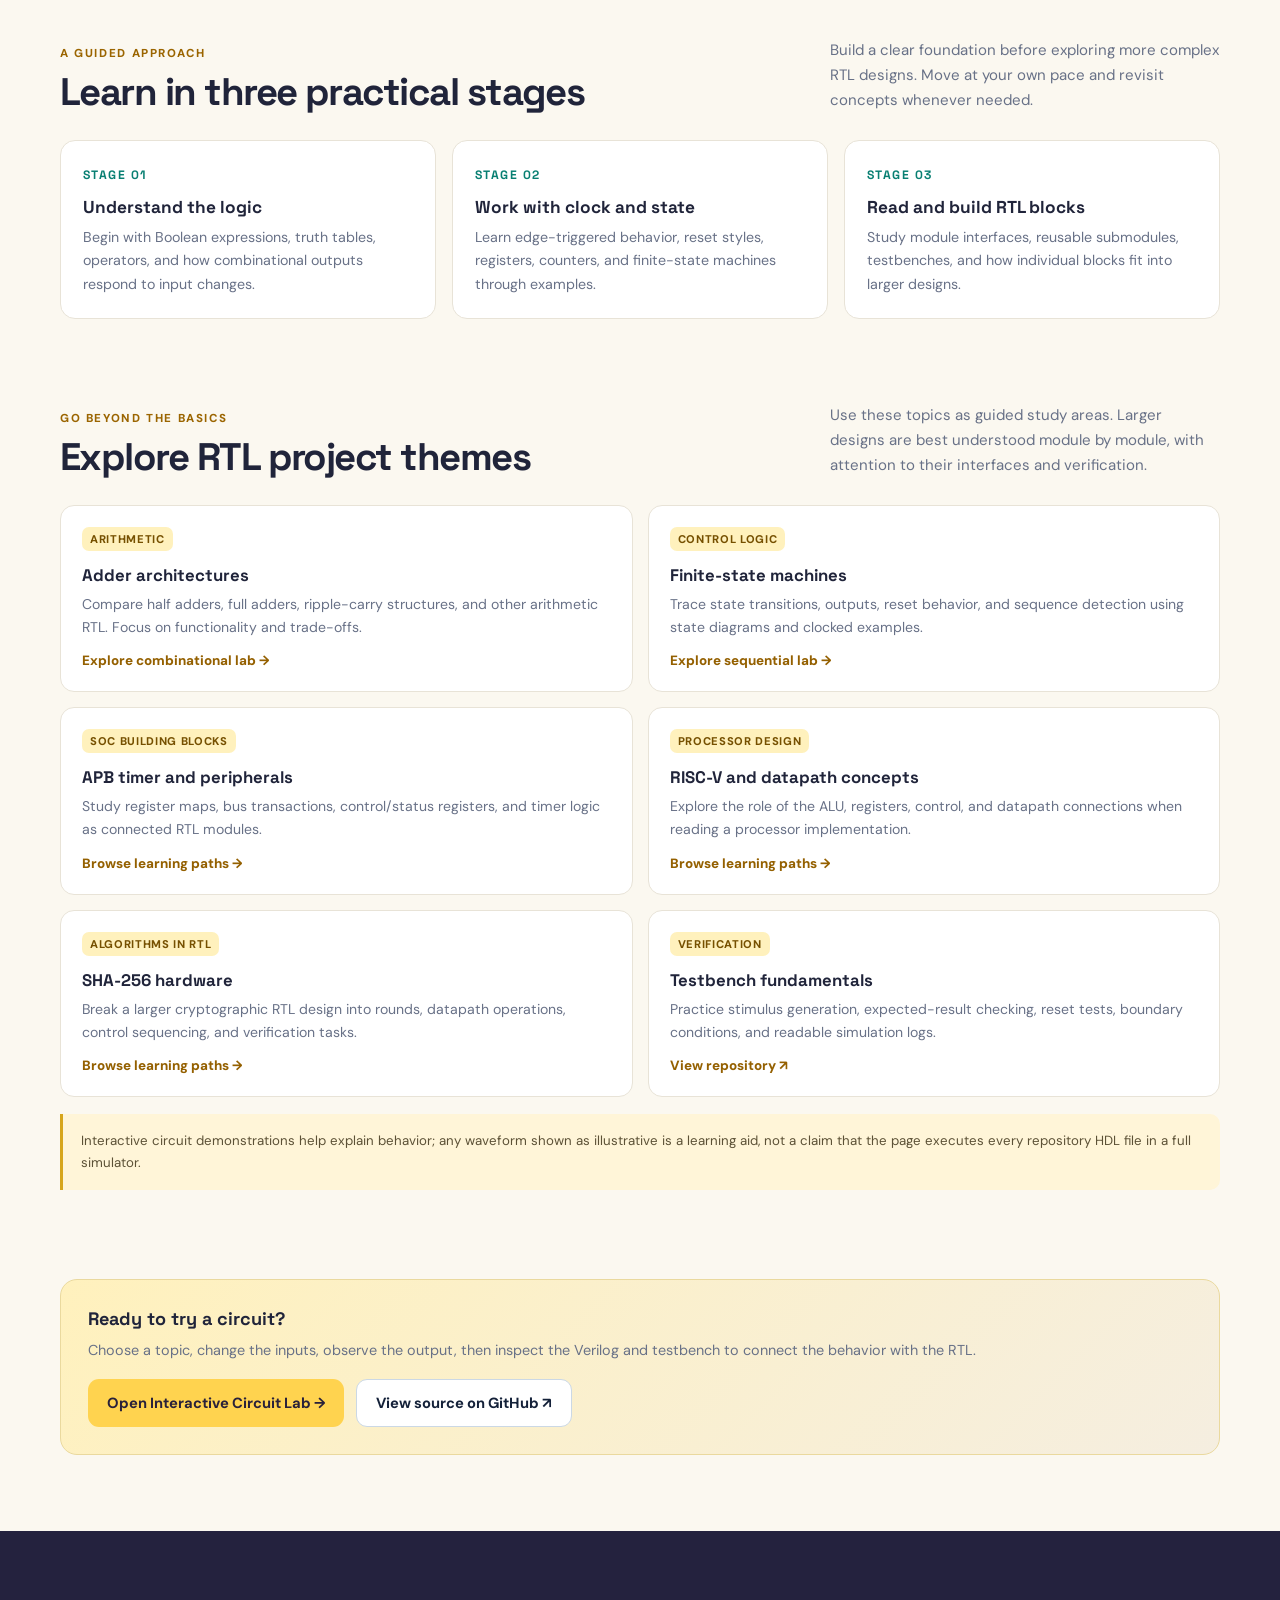
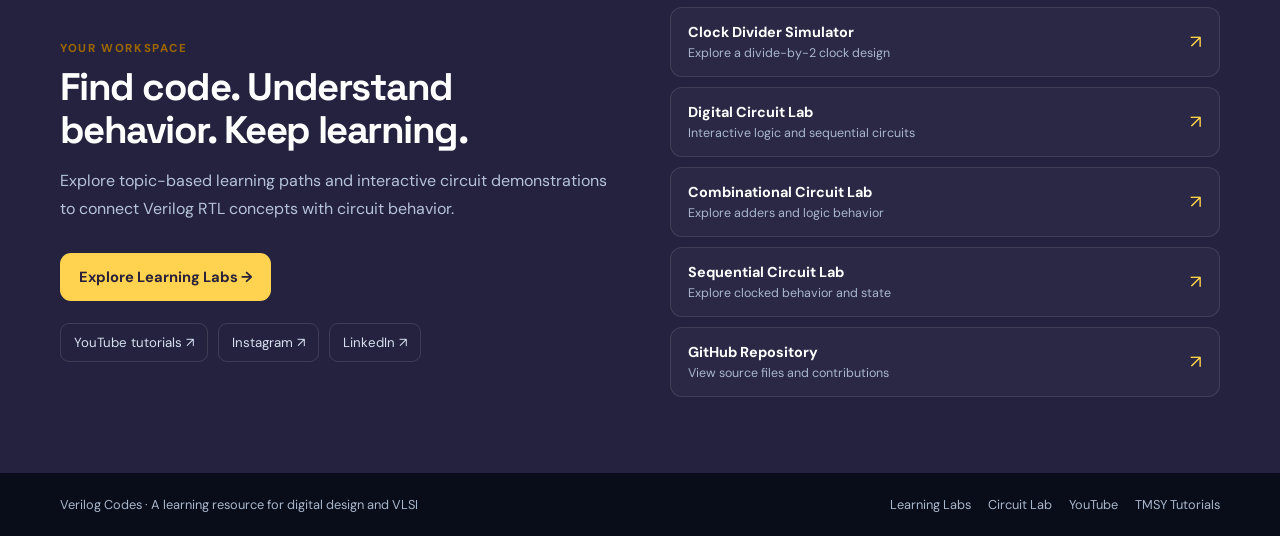
==== commit 7882172e: "Refresh landing page with warm yellow color theme" ====
--- a/docs/index.html
+++ b/docs/index.html
@@ -13,6 +13,36 @@
 
 .roadmap{display:grid;grid-template-columns:repeat(3,1fr);gap:16px}.roadstep{padding:22px;border-radius:15px;background:#fff;border:1px solid var(--line)}.roadstep .stepno{font:700 .76rem "Space Grotesk",sans-serif;color:#087f72;letter-spacing:.12em}.roadstep h3{margin:12px 0 8px;font-size:1.08rem}.roadstep p{margin:0;color:var(--muted);font-size:.89rem;line-height:1.65}.project-grid{display:grid;grid-template-columns:repeat(2,minmax(0,1fr));gap:15px}.project{padding:21px;border:1px solid var(--line);border-radius:14px;background:#fff}.project-tag{display:inline-block;padding:5px 8px;border-radius:7px;background:#e7f8f4;color:#087f72;font-size:.7rem;font-weight:800;letter-spacing:.06em;text-transform:uppercase}.project h3{margin:13px 0 7px;font-size:1.05rem}.project p{margin:0;color:var(--muted);font-size:.88rem;line-height:1.65}.project a{display:inline-block;margin-top:13px;color:#087f72;font-size:.84rem;font-weight:800}.note{padding:16px 18px;border-left:3px solid #0c9b87;border-radius:0 10px 10px 0;background:#eaf6f4;color:#42566b;font-size:.83rem;line-height:1.65}.dark-panel{padding:27px;border-radius:17px;background:linear-gradient(135deg,#e9f8f5,#edf3fb);border:1px solid #dcece9}.dark-panel h3{margin:0 0 8px;font-size:1.13rem}.dark-panel p{margin:0;color:var(--muted);font-size:.9rem;line-height:1.7}.dark-panel .actions{margin-top:16px}
 @media(max-width:850px){.roadmap{grid-template-columns:1fr}.project-grid{grid-template-columns:1fr}}
+
+/* Warm gold + midnight + slate theme */
+:root{--ink:#20243a;--muted:#687187;--navy:#17172b;--navy2:#24223e;--teal:#ffd34f;--line:#e8e3d7;--paper:#fbf8f0;--white:#fff;--gold:#f4b927;--gold-deep:#9b6500;--blue:#a9c9f5}
+.topbar{background:rgba(23,23,43,.96)}
+.brand-mark{background:#ffd34f;color:#29213a}
+.navlinks a:hover,.foot a:hover{color:#ffd34f}
+.hero{background:radial-gradient(ellipse at 80% 15%,#4b437b75,transparent 38%),radial-gradient(ellipse at 10% 90%,#8d652c35,transparent 38%),#17172b}
+.eyebrow,.eyebrow:before,.hero h1 span,.dot,.wave-title b{color:#ffd34f}
+.eyebrow:before,.dot{background:#ffd34f}
+.btn-main{background:#ffd34f;color:#29213a}
+.btn-main:hover{background:#ffe17a}
+.btn-outline:hover{border-color:#ffd34f}
+.kw{color:#a9c9f5}.fn{color:#ffd34f}.num{color:#f4b927}
+.kicker,.split .kicker{color:#9b6500}
+.feature:hover{border-color:#e7c45d}
+.feature-icon{background:#fff1bd;color:#765000}
+.feature a,.project a{color:#946000}
+.stats-band{background:#f4edda;border-color:#e8dfc8}
+.stat strong{color:#946000}
+.split-section{background:#24223e}
+.resource:hover{border-color:#ffd34f80}
+.resource .arrow{color:#ffd34f}
+.social a:hover{border-color:#ffd34f;color:#ffd34f}
+.project-tag{background:#fff1bd;color:#765000}
+.note{border-left-color:#d6a51c;background:#fff5d8;color:#5c5136}
+.dark-panel{background:linear-gradient(135deg,#fff1bd,#f5eee0);border-color:#ead99e}
+.dark-panel .btn-main{background:#ffd34f;color:#29213a}
+.dark-panel .btn-main:hover{background:#ffe17a}
+.dark-panel .btn-outline:hover{border-color:#c99b21}
+@media(prefers-reduced-motion:reduce){*,*:before,*:after{transition:none!important}}
 </style>
 </head>
 <body>
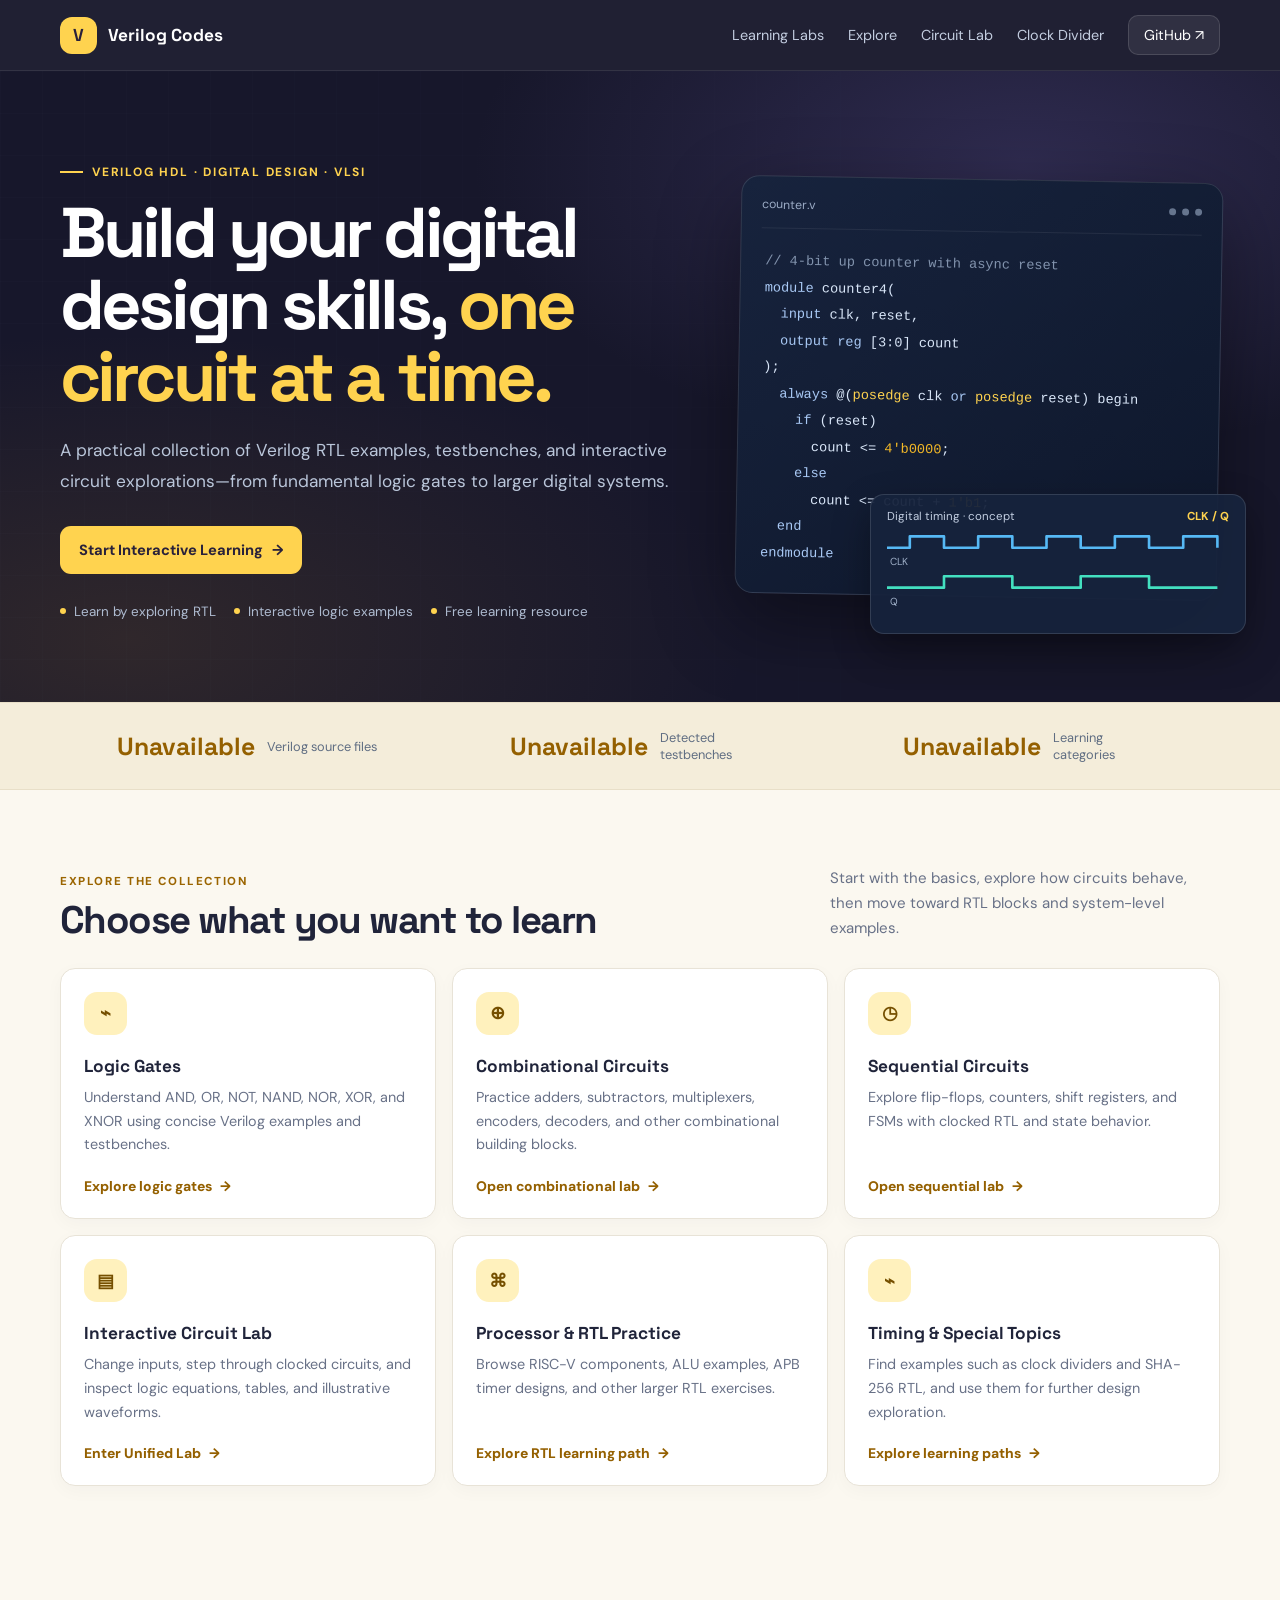
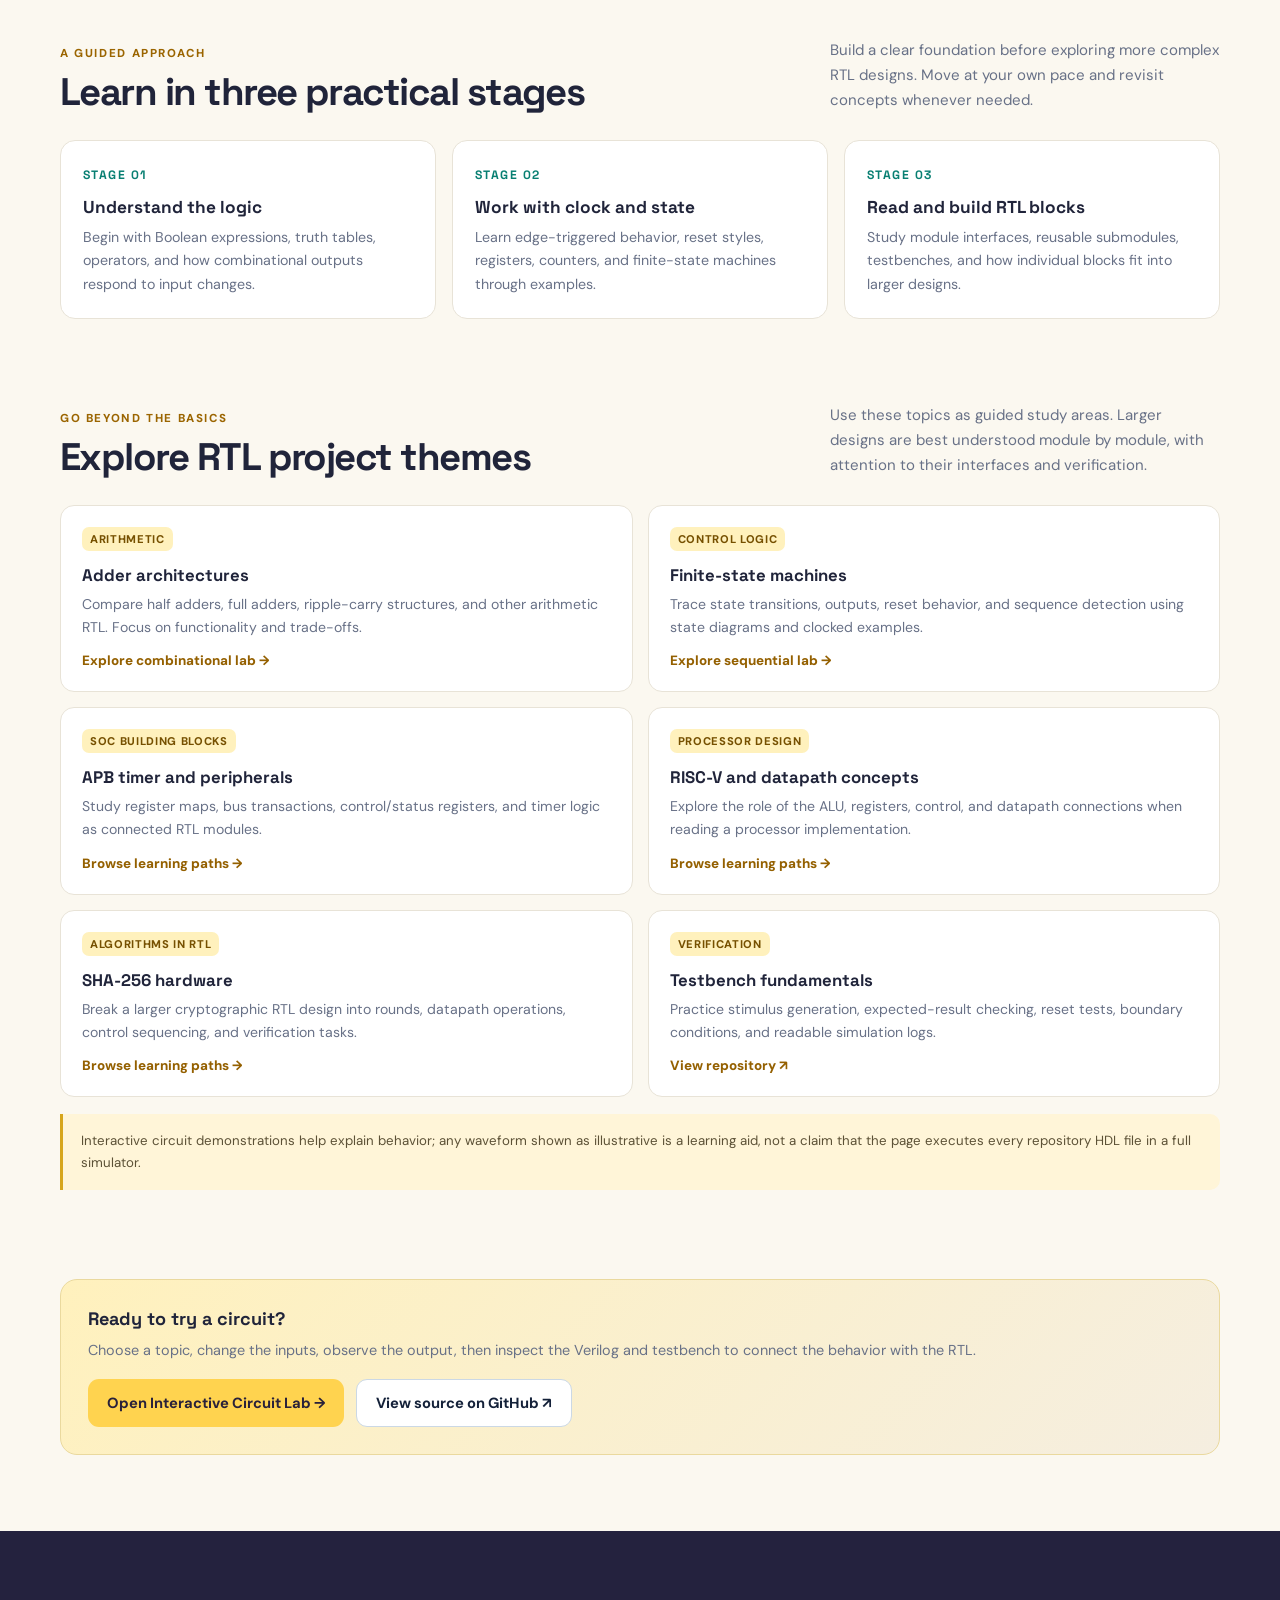
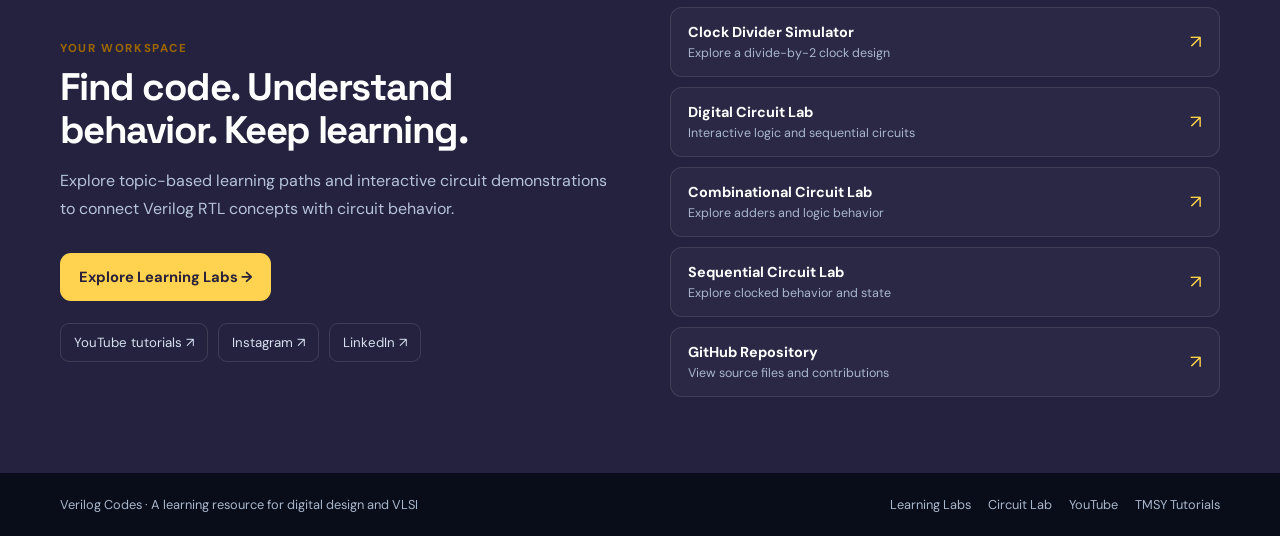
==== commit a71f9e00: "Remove duplicate Learning Paths navigation link" ====
--- a/docs/index.html
+++ b/docs/index.html
@@ -46,9 +46,9 @@
 </style>
 </head>
 <body>
-<header class="topbar"><nav class="nav wrap" aria-label="Main navigation"><a class="brand" href="index.html"><span class="brand-mark">V</span><span>Verilog Codes</span></a><div class="navlinks"><a href="learn/">Learning Labs</a><a href="#learn">Explore</a><a href="learn/">Learning Paths</a><a href="simulations/?path=All">Circuit Lab</a><a href="clock-divider/">Clock Divider</a><a href="https://github.com/T-Maharshi-Sanand-Yadav/Verilog_Codes" target="_blank" rel="noreferrer" class="nav-cta">GitHub ↗</a></div></nav></header>
+<header class="topbar"><nav class="nav wrap" aria-label="Main navigation"><a class="brand" href="index.html"><span class="brand-mark">V</span><span>Verilog Codes</span></a><div class="navlinks"><a href="learn/">Learning Labs</a><a href="#learn">Explore</a><a href="simulations/?path=All">Circuit Lab</a><a href="clock-divider/">Clock Divider</a><a href="https://github.com/T-Maharshi-Sanand-Yadav/Verilog_Codes" target="_blank" rel="noreferrer" class="nav-cta">GitHub ↗</a></div></nav></header>
 <main>
-<section class="hero"><div class="wrap hero-grid"><div class="hero-copy"><p class="eyebrow">Verilog HDL · Digital Design · VLSI</p><h1>Build your digital design skills, <span>one circuit at a time.</span></h1><p>A practical collection of Verilog RTL examples, testbenches, and interactive circuit explorations—from fundamental logic gates to larger digital systems.</p><div class="actions"><a class="btn btn-main" href="simulations/?path=All">Start Interactive Learning <span>→</span></a><a class="btn btn-outline" href="learn/">View Learning Paths ↗</a></div><div class="hero-foot"><span><i class="dot"></i> Learn by exploring RTL</span><span><i class="dot"></i> Interactive logic examples</span><span><i class="dot"></i> Free learning resource</span></div></div><div class="visual"><div class="code-card"><div class="code-top"><span>counter.v</span><span class="lights"><i></i><i></i><i></i></span></div><div class="code-body"><span class="comment">// 4-bit up counter with async reset</span>
+<section class="hero"><div class="wrap hero-grid"><div class="hero-copy"><p class="eyebrow">Verilog HDL · Digital Design · VLSI</p><h1>Build your digital design skills, <span>one circuit at a time.</span></h1><p>A practical collection of Verilog RTL examples, testbenches, and interactive circuit explorations—from fundamental logic gates to larger digital systems.</p><div class="actions"><a class="btn btn-main" href="simulations/?path=All">Start Interactive Learning <span>→</span></a></div><div class="hero-foot"><span><i class="dot"></i> Learn by exploring RTL</span><span><i class="dot"></i> Interactive logic examples</span><span><i class="dot"></i> Free learning resource</span></div></div><div class="visual"><div class="code-card"><div class="code-top"><span>counter.v</span><span class="lights"><i></i><i></i><i></i></span></div><div class="code-body"><span class="comment">// 4-bit up counter with async reset</span>
 <span class="kw">module</span> counter4(
   <span class="kw">input</span> clk, reset,
   <span class="kw">output reg</span> [3:0] count
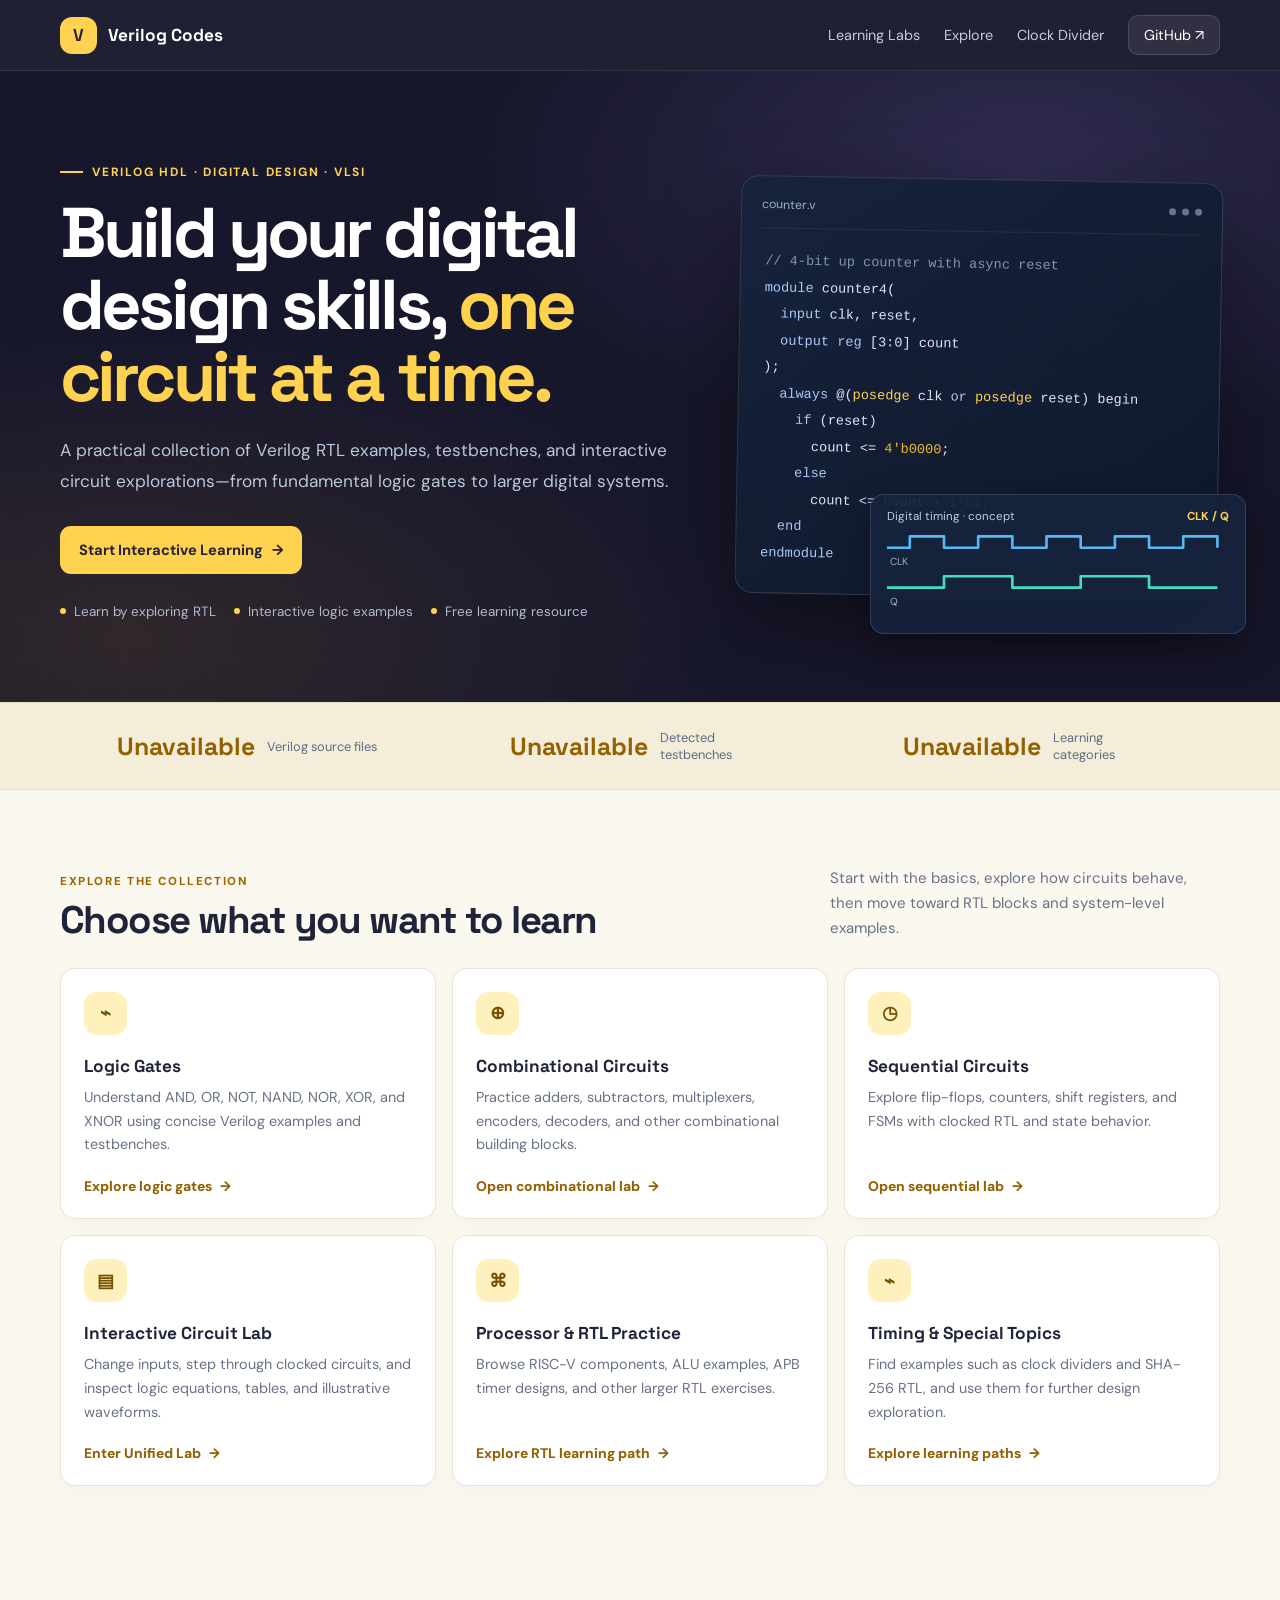
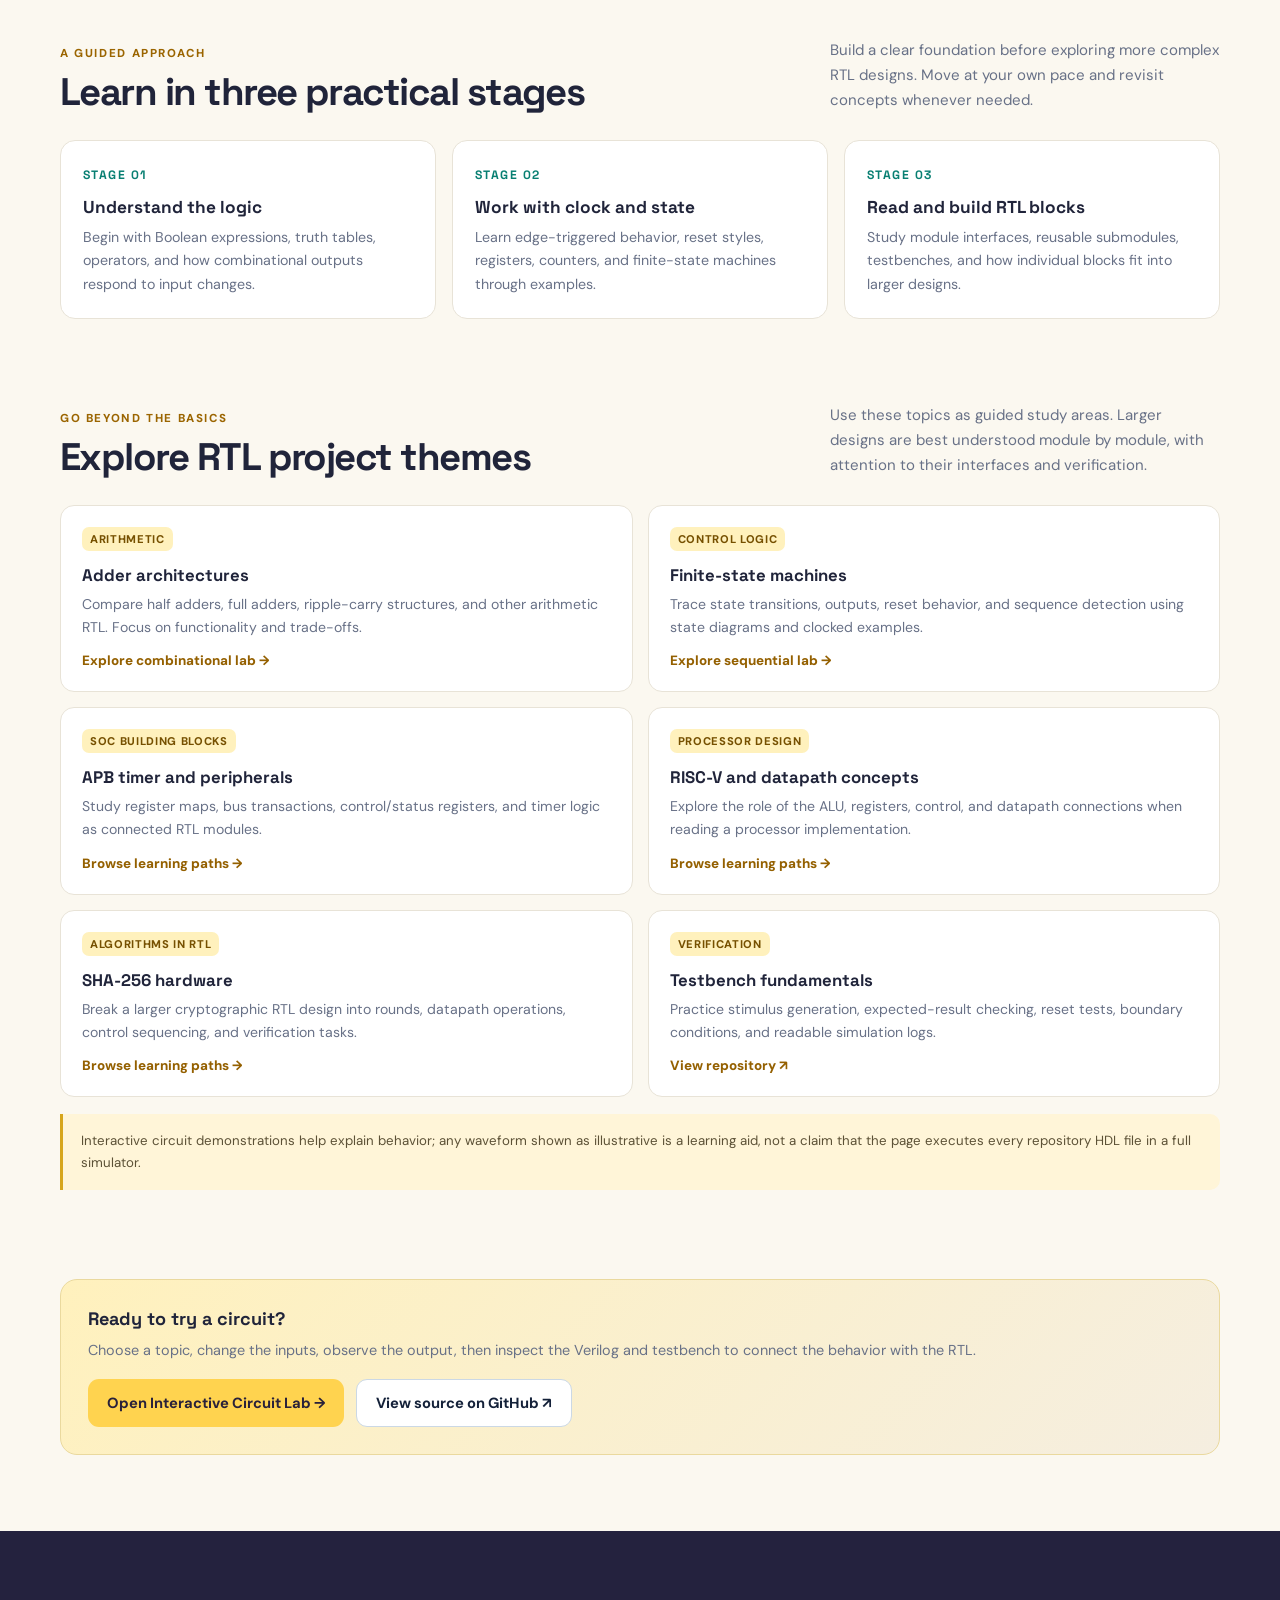
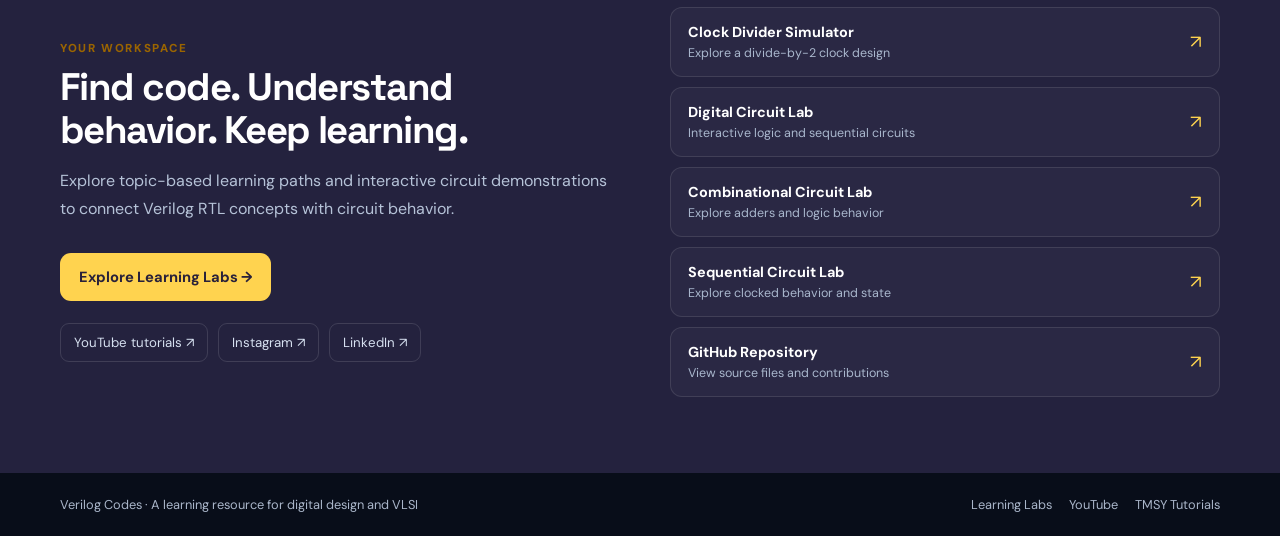
==== commit 151ff09d: "Remove Circuit Lab from landing page navigation and footer" ====
--- a/docs/index.html
+++ b/docs/index.html
@@ -46,7 +46,7 @@
 </style>
 </head>
 <body>
-<header class="topbar"><nav class="nav wrap" aria-label="Main navigation"><a class="brand" href="index.html"><span class="brand-mark">V</span><span>Verilog Codes</span></a><div class="navlinks"><a href="learn/">Learning Labs</a><a href="#learn">Explore</a><a href="simulations/?path=All">Circuit Lab</a><a href="clock-divider/">Clock Divider</a><a href="https://github.com/T-Maharshi-Sanand-Yadav/Verilog_Codes" target="_blank" rel="noreferrer" class="nav-cta">GitHub ↗</a></div></nav></header>
+<header class="topbar"><nav class="nav wrap" aria-label="Main navigation"><a class="brand" href="index.html"><span class="brand-mark">V</span><span>Verilog Codes</span></a><div class="navlinks"><a href="learn/">Learning Labs</a><a href="#learn">Explore</a><a href="clock-divider/">Clock Divider</a><a href="https://github.com/T-Maharshi-Sanand-Yadav/Verilog_Codes" target="_blank" rel="noreferrer" class="nav-cta">GitHub ↗</a></div></nav></header>
 <main>
 <section class="hero"><div class="wrap hero-grid"><div class="hero-copy"><p class="eyebrow">Verilog HDL · Digital Design · VLSI</p><h1>Build your digital design skills, <span>one circuit at a time.</span></h1><p>A practical collection of Verilog RTL examples, testbenches, and interactive circuit explorations—from fundamental logic gates to larger digital systems.</p><div class="actions"><a class="btn btn-main" href="simulations/?path=All">Start Interactive Learning <span>→</span></a></div><div class="hero-foot"><span><i class="dot"></i> Learn by exploring RTL</span><span><i class="dot"></i> Interactive logic examples</span><span><i class="dot"></i> Free learning resource</span></div></div><div class="visual"><div class="code-card"><div class="code-top"><span>counter.v</span><span class="lights"><i></i><i></i><i></i></span></div><div class="code-body"><span class="comment">// 4-bit up counter with async reset</span>
 <span class="kw">module</span> counter4(
@@ -74,5 +74,5 @@
 <section class="section" style="padding-top:8px"><div class="wrap"><div class="section-head"><div><p class="kicker">Go beyond the basics</p><h2>Explore RTL project themes</h2></div><p>Use these topics as guided study areas. Larger designs are best understood module by module, with attention to their interfaces and verification.</p></div><div class="project-grid"><article class="project"><span class="project-tag">Arithmetic</span><h3>Adder architectures</h3><p>Compare half adders, full adders, ripple-carry structures, and other arithmetic RTL. Focus on functionality and trade-offs.</p><a href="simulations/?path=Combinational">Explore combinational lab →</a></article><article class="project"><span class="project-tag">Control logic</span><h3>Finite-state machines</h3><p>Trace state transitions, outputs, reset behavior, and sequence detection using state diagrams and clocked examples.</p><a href="simulations/?path=Sequential">Explore sequential lab →</a></article><article class="project"><span class="project-tag">SoC building blocks</span><h3>APB timer and peripherals</h3><p>Study register maps, bus transactions, control/status registers, and timer logic as connected RTL modules.</p><a href="learn/">Browse learning paths →</a></article><article class="project"><span class="project-tag">Processor design</span><h3>RISC-V and datapath concepts</h3><p>Explore the role of the ALU, registers, control, and datapath connections when reading a processor implementation.</p><a href="learn/">Browse learning paths →</a></article><article class="project"><span class="project-tag">Algorithms in RTL</span><h3>SHA-256 hardware</h3><p>Break a larger cryptographic RTL design into rounds, datapath operations, control sequencing, and verification tasks.</p><a href="learn/">Browse learning paths →</a></article><article class="project"><span class="project-tag">Verification</span><h3>Testbench fundamentals</h3><p>Practice stimulus generation, expected-result checking, reset tests, boundary conditions, and readable simulation logs.</p><a href="https://github.com/T-Maharshi-Sanand-Yadav/Verilog_Codes" target="_blank" rel="noreferrer">View repository ↗</a></article></div><p class="note" style="margin-top:17px">Interactive circuit demonstrations help explain behavior; any waveform shown as illustrative is a learning aid, not a claim that the page executes every repository HDL file in a full simulator.</p></div></section>
 <section class="section" style="padding-top:0"><div class="wrap"><div class="dark-panel"><h3>Ready to try a circuit?</h3><p>Choose a topic, change the inputs, observe the output, then inspect the Verilog and testbench to connect the behavior with the RTL.</p><div class="actions"><a class="btn btn-main" href="simulations/?path=All">Open Interactive Circuit Lab →</a><a class="btn btn-outline" style="background:#fff;color:#142139;border-color:#cbd8e5" href="https://github.com/T-Maharshi-Sanand-Yadav/Verilog_Codes" target="_blank" rel="noreferrer">View source on GitHub ↗</a></div></div></div></section>
 <section class="section split-section"><div class="wrap split"><div><p class="kicker">Your workspace</p><h2>Find code. Understand behavior. Keep learning.</h2><p>Explore topic-based learning paths and interactive circuit demonstrations to connect Verilog RTL concepts with circuit behavior.</p><div class="actions"><a class="btn btn-main" href="learn/">Explore Learning Labs →</a></div><div class="social"><a href="https://www.youtube.com/@maharshisanandyadav" target="_blank" rel="noreferrer">YouTube tutorials ↗</a><a href="https://www.instagram.com/vlsi.tmsy.tutorials" target="_blank" rel="noreferrer">Instagram ↗</a><a href="https://www.linkedin.com/newsletters/verilog-codes-7361018890564366337" target="_blank" rel="noreferrer">LinkedIn ↗</a></div></div><div class="resource-list"><a class="resource" href="clock-divider/"><span><strong>Clock Divider Simulator</strong><small>Explore a divide-by-2 clock design</small></span><span class="arrow">↗</span></a><a class="resource" href="simulations/"><span><strong>Digital Circuit Lab</strong><small>Interactive logic and sequential circuits</small></span><span class="arrow">↗</span></a><a class="resource" href="simulations/?path=Combinational"><span><strong>Combinational Circuit Lab</strong><small>Explore adders and logic behavior</small></span><span class="arrow">↗</span></a><a class="resource" href="simulations/?path=Sequential"><span><strong>Sequential Circuit Lab</strong><small>Explore clocked behavior and state</small></span><span class="arrow">↗</span></a><a class="resource" href="https://github.com/T-Maharshi-Sanand-Yadav/Verilog_Codes" target="_blank" rel="noreferrer"><span><strong>GitHub Repository</strong><small>View source files and contributions</small></span><span class="arrow">↗</span></a></div></div></section>
-</main><footer><div class="wrap foot"><span>Verilog Codes · A learning resource for digital design and VLSI</span><div class="foot-links"><a href="learn/">Learning Labs</a><a href="simulations/">Circuit Lab</a><a href="https://www.youtube.com/@maharshisanandyadav" target="_blank" rel="noreferrer">YouTube</a><a href="https://www.tmsytutorials.com" target="_blank" rel="noreferrer">TMSY Tutorials</a></div></div></footer><script src="app.js"></script>
+</main><footer><div class="wrap foot"><span>Verilog Codes · A learning resource for digital design and VLSI</span><div class="foot-links"><a href="learn/">Learning Labs</a><a href="https://www.youtube.com/@maharshisanandyadav" target="_blank" rel="noreferrer">YouTube</a><a href="https://www.tmsytutorials.com" target="_blank" rel="noreferrer">TMSY Tutorials</a></div></div></footer><script src="app.js"></script>
 </body></html>
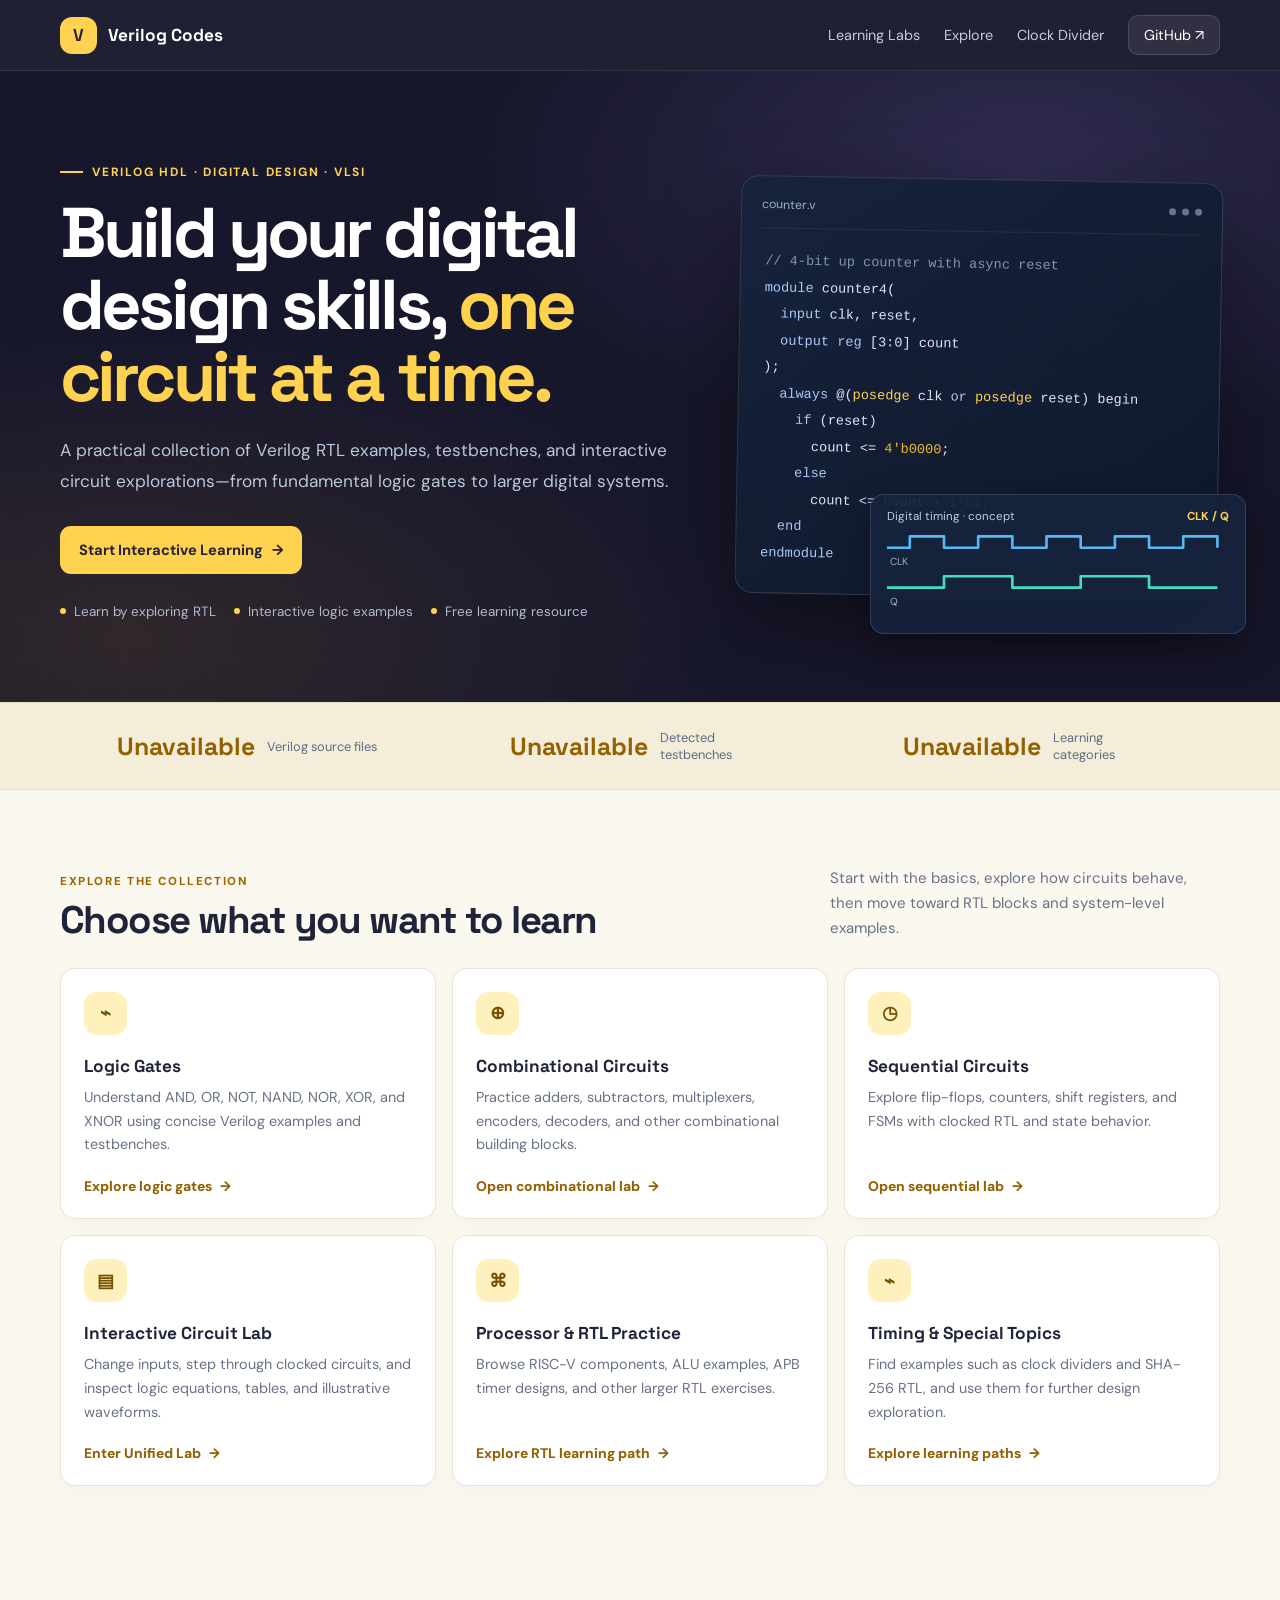
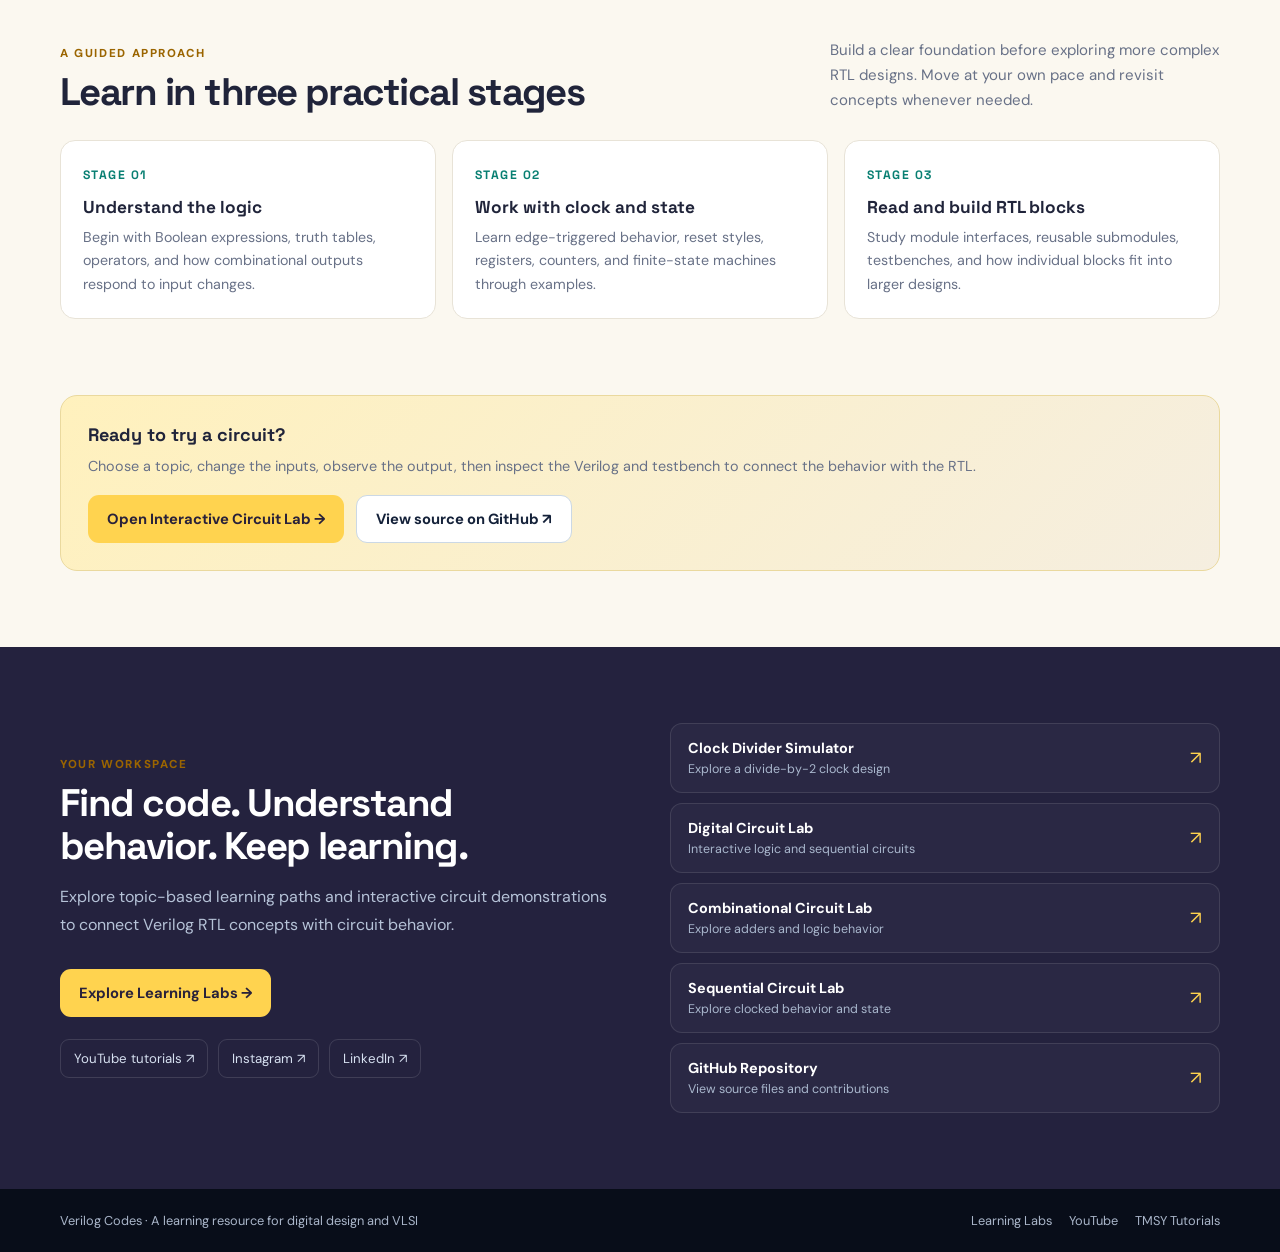
==== commit 21c9c246: "Remove RTL project themes section from landing page" ====
--- a/docs/index.html
+++ b/docs/index.html
@@ -71,7 +71,6 @@
 </div></div></section>
 
 <section class="section"><div class="wrap"><div class="section-head"><div><p class="kicker">A guided approach</p><h2>Learn in three practical stages</h2></div><p>Build a clear foundation before exploring more complex RTL designs. Move at your own pace and revisit concepts whenever needed.</p></div><div class="roadmap"><article class="roadstep"><span class="stepno">STAGE 01</span><h3>Understand the logic</h3><p>Begin with Boolean expressions, truth tables, operators, and how combinational outputs respond to input changes.</p></article><article class="roadstep"><span class="stepno">STAGE 02</span><h3>Work with clock and state</h3><p>Learn edge-triggered behavior, reset styles, registers, counters, and finite-state machines through examples.</p></article><article class="roadstep"><span class="stepno">STAGE 03</span><h3>Read and build RTL blocks</h3><p>Study module interfaces, reusable submodules, testbenches, and how individual blocks fit into larger designs.</p></article></div></div></section>
-<section class="section" style="padding-top:8px"><div class="wrap"><div class="section-head"><div><p class="kicker">Go beyond the basics</p><h2>Explore RTL project themes</h2></div><p>Use these topics as guided study areas. Larger designs are best understood module by module, with attention to their interfaces and verification.</p></div><div class="project-grid"><article class="project"><span class="project-tag">Arithmetic</span><h3>Adder architectures</h3><p>Compare half adders, full adders, ripple-carry structures, and other arithmetic RTL. Focus on functionality and trade-offs.</p><a href="simulations/?path=Combinational">Explore combinational lab →</a></article><article class="project"><span class="project-tag">Control logic</span><h3>Finite-state machines</h3><p>Trace state transitions, outputs, reset behavior, and sequence detection using state diagrams and clocked examples.</p><a href="simulations/?path=Sequential">Explore sequential lab →</a></article><article class="project"><span class="project-tag">SoC building blocks</span><h3>APB timer and peripherals</h3><p>Study register maps, bus transactions, control/status registers, and timer logic as connected RTL modules.</p><a href="learn/">Browse learning paths →</a></article><article class="project"><span class="project-tag">Processor design</span><h3>RISC-V and datapath concepts</h3><p>Explore the role of the ALU, registers, control, and datapath connections when reading a processor implementation.</p><a href="learn/">Browse learning paths →</a></article><article class="project"><span class="project-tag">Algorithms in RTL</span><h3>SHA-256 hardware</h3><p>Break a larger cryptographic RTL design into rounds, datapath operations, control sequencing, and verification tasks.</p><a href="learn/">Browse learning paths →</a></article><article class="project"><span class="project-tag">Verification</span><h3>Testbench fundamentals</h3><p>Practice stimulus generation, expected-result checking, reset tests, boundary conditions, and readable simulation logs.</p><a href="https://github.com/T-Maharshi-Sanand-Yadav/Verilog_Codes" target="_blank" rel="noreferrer">View repository ↗</a></article></div><p class="note" style="margin-top:17px">Interactive circuit demonstrations help explain behavior; any waveform shown as illustrative is a learning aid, not a claim that the page executes every repository HDL file in a full simulator.</p></div></section>
 <section class="section" style="padding-top:0"><div class="wrap"><div class="dark-panel"><h3>Ready to try a circuit?</h3><p>Choose a topic, change the inputs, observe the output, then inspect the Verilog and testbench to connect the behavior with the RTL.</p><div class="actions"><a class="btn btn-main" href="simulations/?path=All">Open Interactive Circuit Lab →</a><a class="btn btn-outline" style="background:#fff;color:#142139;border-color:#cbd8e5" href="https://github.com/T-Maharshi-Sanand-Yadav/Verilog_Codes" target="_blank" rel="noreferrer">View source on GitHub ↗</a></div></div></div></section>
 <section class="section split-section"><div class="wrap split"><div><p class="kicker">Your workspace</p><h2>Find code. Understand behavior. Keep learning.</h2><p>Explore topic-based learning paths and interactive circuit demonstrations to connect Verilog RTL concepts with circuit behavior.</p><div class="actions"><a class="btn btn-main" href="learn/">Explore Learning Labs →</a></div><div class="social"><a href="https://www.youtube.com/@maharshisanandyadav" target="_blank" rel="noreferrer">YouTube tutorials ↗</a><a href="https://www.instagram.com/vlsi.tmsy.tutorials" target="_blank" rel="noreferrer">Instagram ↗</a><a href="https://www.linkedin.com/newsletters/verilog-codes-7361018890564366337" target="_blank" rel="noreferrer">LinkedIn ↗</a></div></div><div class="resource-list"><a class="resource" href="clock-divider/"><span><strong>Clock Divider Simulator</strong><small>Explore a divide-by-2 clock design</small></span><span class="arrow">↗</span></a><a class="resource" href="simulations/"><span><strong>Digital Circuit Lab</strong><small>Interactive logic and sequential circuits</small></span><span class="arrow">↗</span></a><a class="resource" href="simulations/?path=Combinational"><span><strong>Combinational Circuit Lab</strong><small>Explore adders and logic behavior</small></span><span class="arrow">↗</span></a><a class="resource" href="simulations/?path=Sequential"><span><strong>Sequential Circuit Lab</strong><small>Explore clocked behavior and state</small></span><span class="arrow">↗</span></a><a class="resource" href="https://github.com/T-Maharshi-Sanand-Yadav/Verilog_Codes" target="_blank" rel="noreferrer"><span><strong>GitHub Repository</strong><small>View source files and contributions</small></span><span class="arrow">↗</span></a></div></div></section>
 </main><footer><div class="wrap foot"><span>Verilog Codes · A learning resource for digital design and VLSI</span><div class="foot-links"><a href="learn/">Learning Labs</a><a href="https://www.youtube.com/@maharshisanandyadav" target="_blank" rel="noreferrer">YouTube</a><a href="https://www.tmsytutorials.com" target="_blank" rel="noreferrer">TMSY Tutorials</a></div></div></footer><script src="app.js"></script>
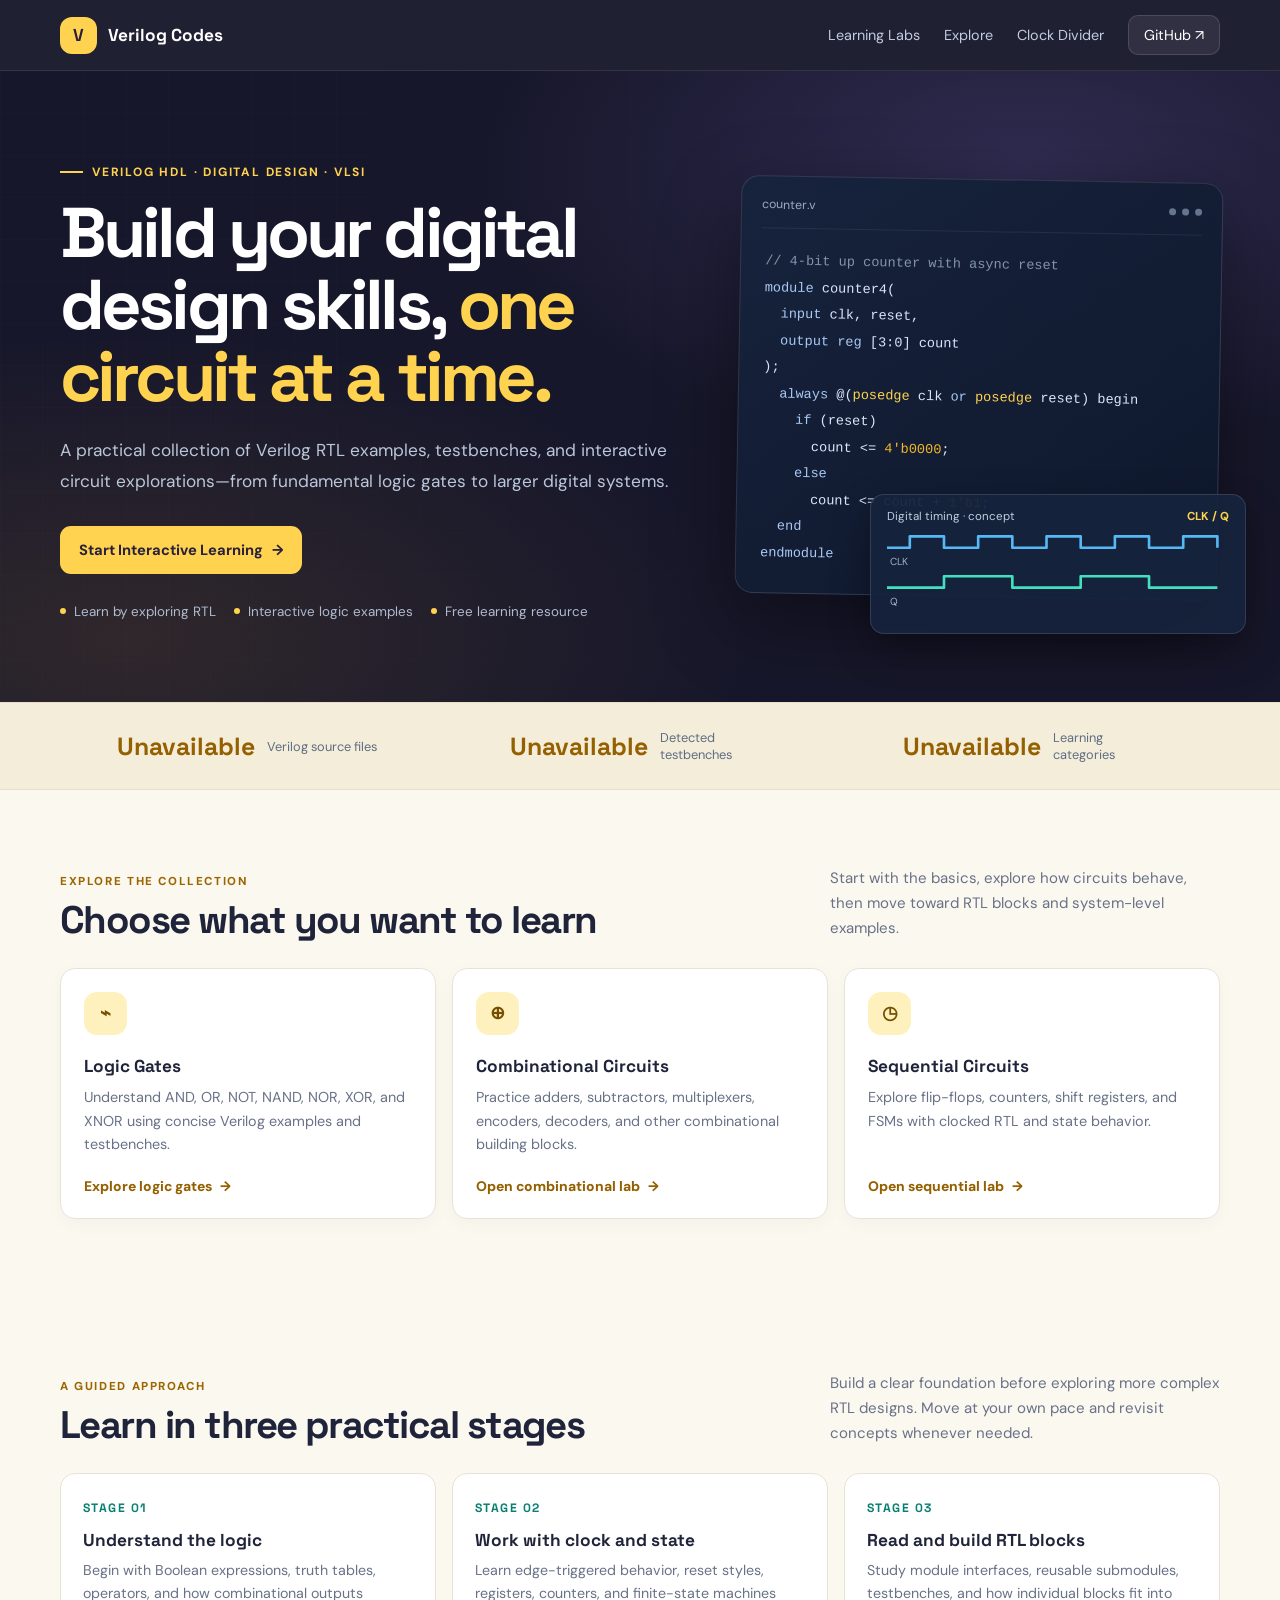
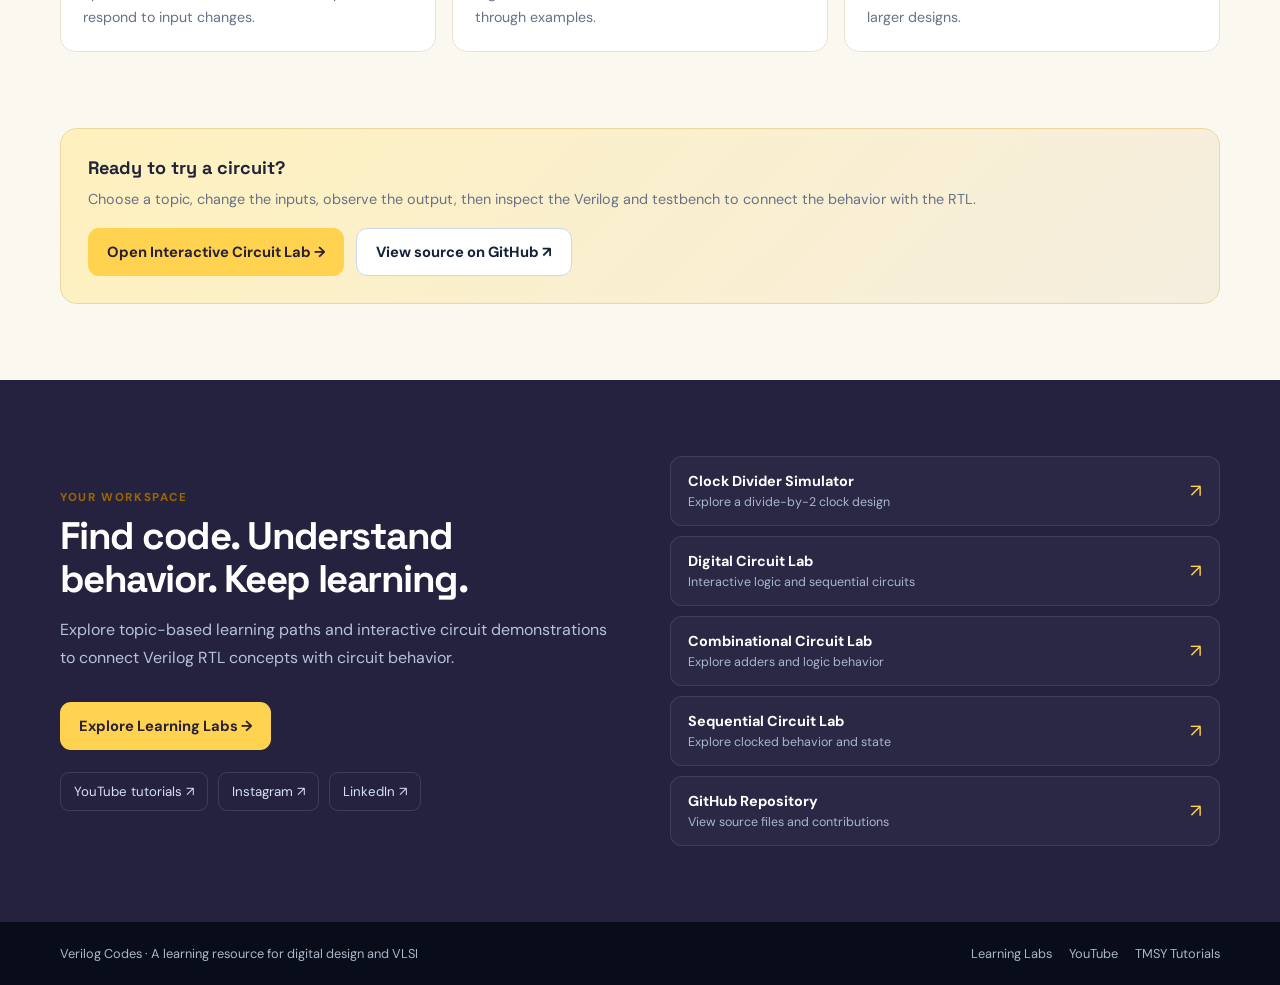
==== commit 444b82fc: "Remove three extra learning cards from landing page" ====
--- a/docs/index.html
+++ b/docs/index.html
@@ -65,9 +65,6 @@
 <article class="feature"><div class="feature-icon">⌁</div><h3>Logic Gates</h3><p>Understand AND, OR, NOT, NAND, NOR, XOR, and XNOR using concise Verilog examples and testbenches.</p><a href="simulations/?path=Logic">Explore logic gates <span>→</span></a></article>
 <article class="feature"><div class="feature-icon">⊕</div><h3>Combinational Circuits</h3><p>Practice adders, subtractors, multiplexers, encoders, decoders, and other combinational building blocks.</p><a href="simulations/?path=Combinational">Open combinational lab <span>→</span></a></article>
 <article class="feature"><div class="feature-icon">◷</div><h3>Sequential Circuits</h3><p>Explore flip-flops, counters, shift registers, and FSMs with clocked RTL and state behavior.</p><a href="simulations/?path=Sequential">Open sequential lab <span>→</span></a></article>
-<article class="feature"><div class="feature-icon">▤</div><h3>Interactive Circuit Lab</h3><p>Change inputs, step through clocked circuits, and inspect logic equations, tables, and illustrative waveforms.</p><a href="simulations/?path=All">Enter Unified Lab <span>→</span></a></article>
-<article class="feature"><div class="feature-icon">⌘</div><h3>Processor & RTL Practice</h3><p>Browse RISC-V components, ALU examples, APB timer designs, and other larger RTL exercises.</p><a href="learn/">Explore RTL learning path <span>→</span></a></article>
-<article class="feature"><div class="feature-icon">⌁</div><h3>Timing & Special Topics</h3><p>Find examples such as clock dividers and SHA-256 RTL, and use them for further design exploration.</p><a href="learn/">Explore learning paths <span>→</span></a></article>
 </div></div></section>
 
 <section class="section"><div class="wrap"><div class="section-head"><div><p class="kicker">A guided approach</p><h2>Learn in three practical stages</h2></div><p>Build a clear foundation before exploring more complex RTL designs. Move at your own pace and revisit concepts whenever needed.</p></div><div class="roadmap"><article class="roadstep"><span class="stepno">STAGE 01</span><h3>Understand the logic</h3><p>Begin with Boolean expressions, truth tables, operators, and how combinational outputs respond to input changes.</p></article><article class="roadstep"><span class="stepno">STAGE 02</span><h3>Work with clock and state</h3><p>Learn edge-triggered behavior, reset styles, registers, counters, and finite-state machines through examples.</p></article><article class="roadstep"><span class="stepno">STAGE 03</span><h3>Read and build RTL blocks</h3><p>Study module interfaces, reusable submodules, testbenches, and how individual blocks fit into larger designs.</p></article></div></div></section>
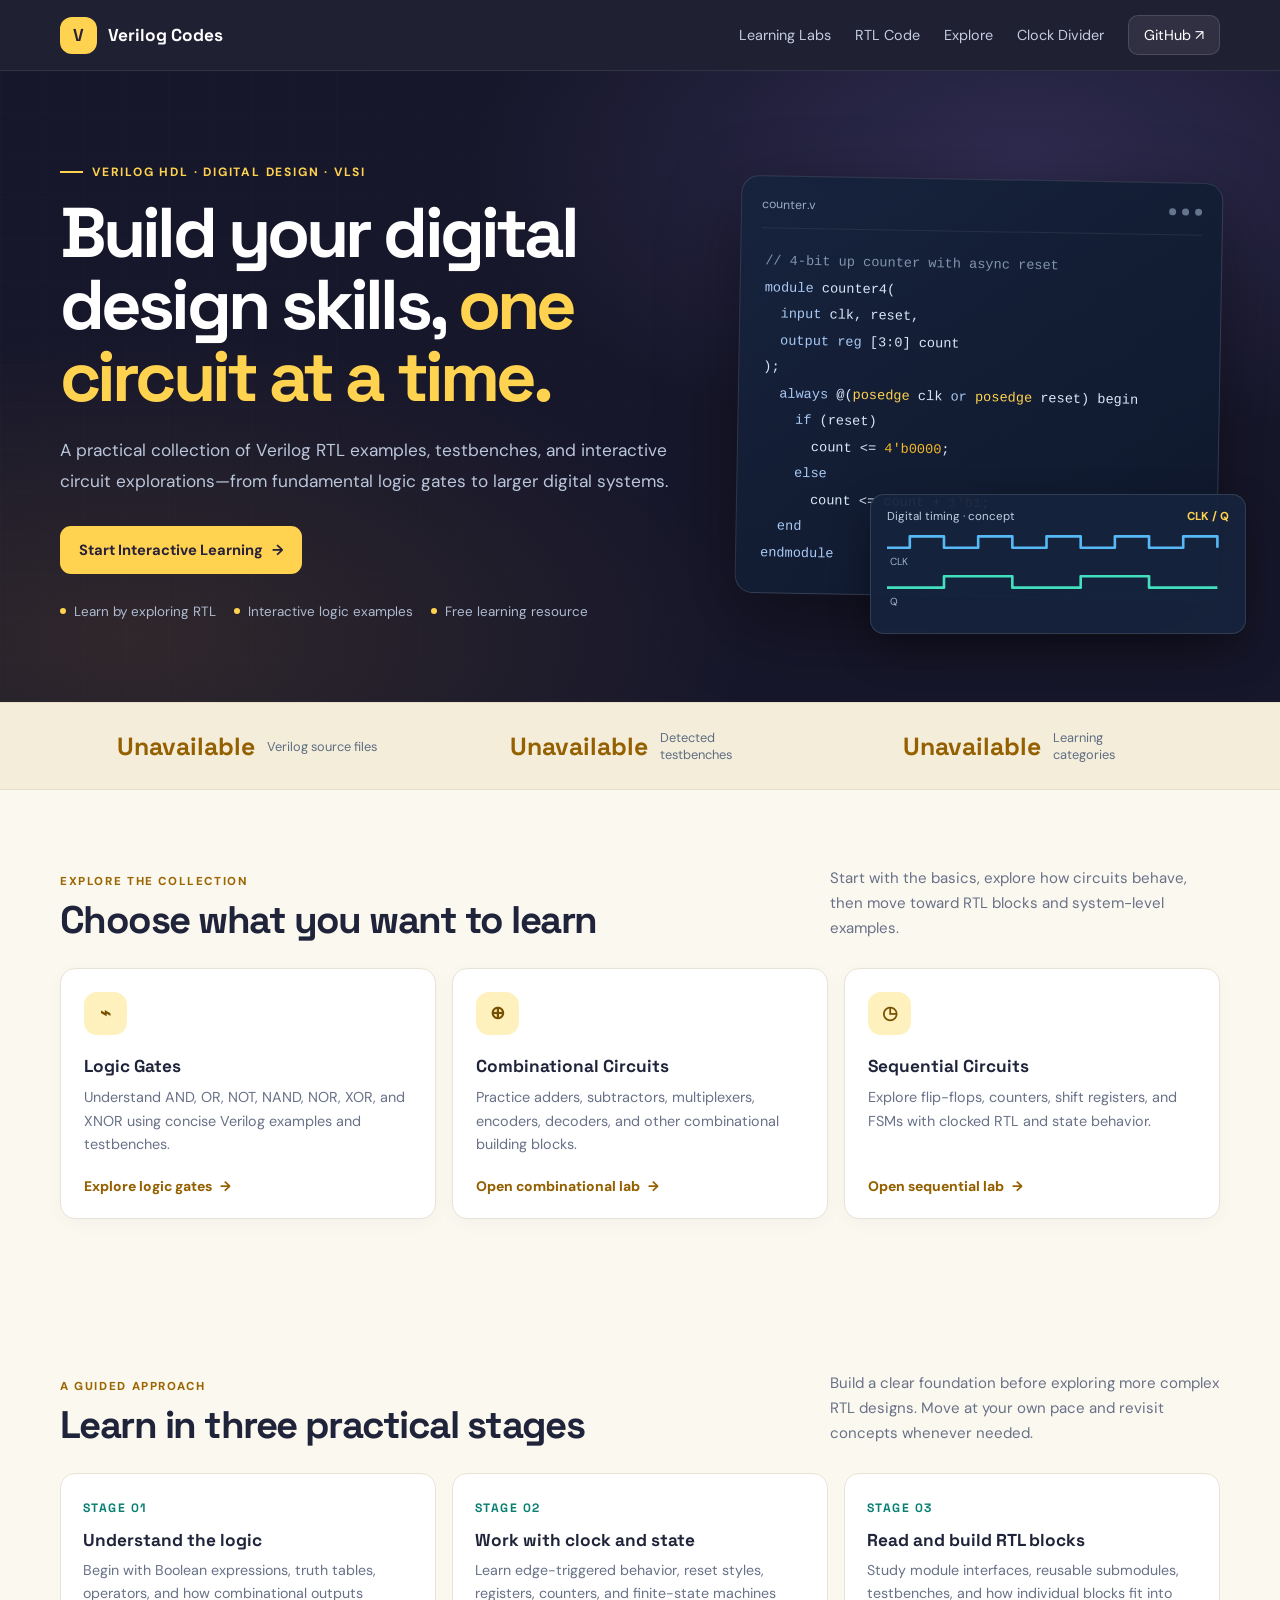
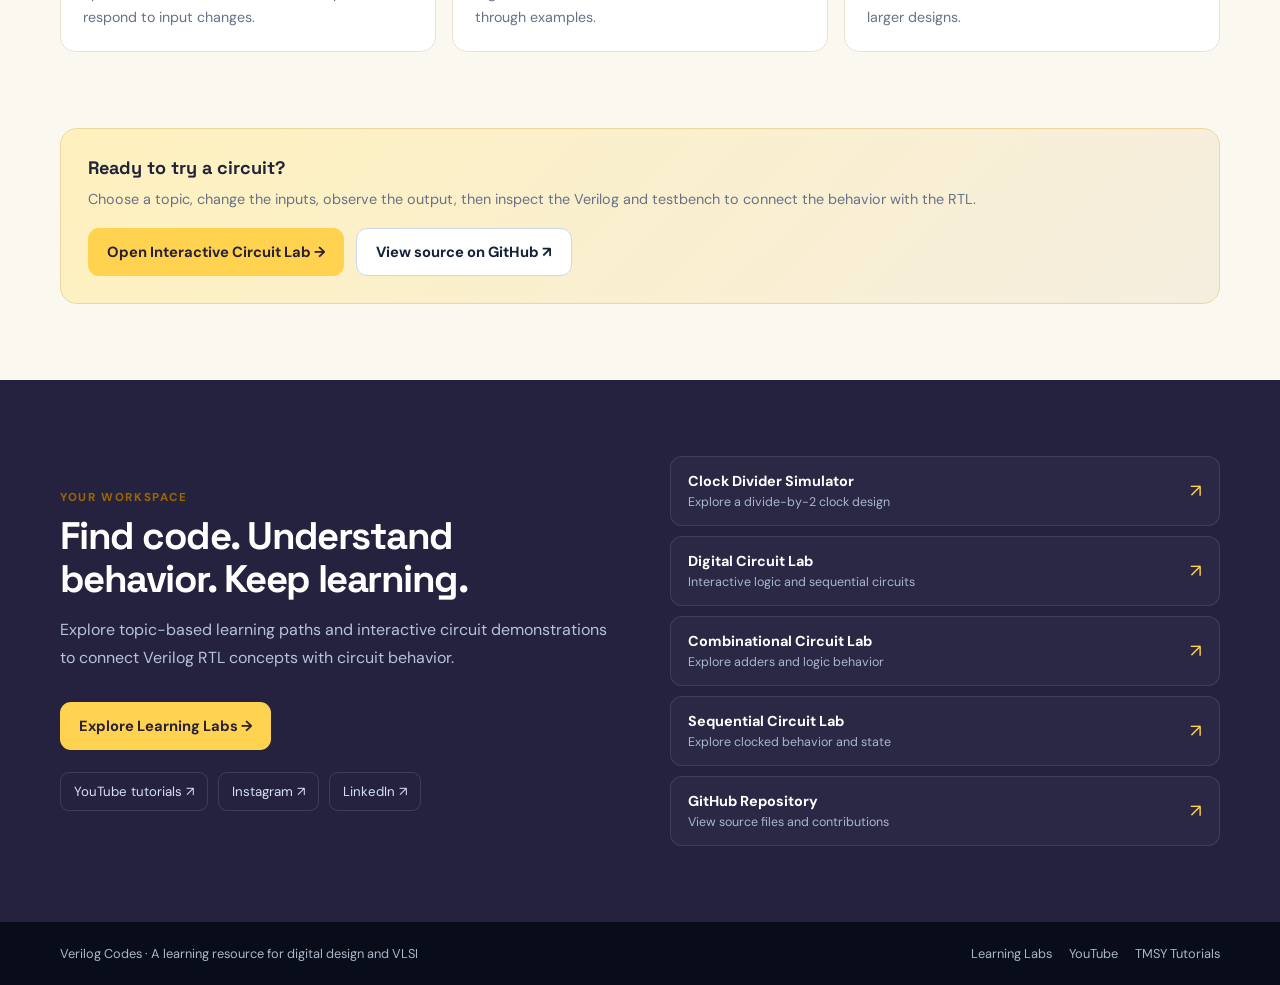
==== commit c49f6240: "Add RTL Code navigation tab" ====
--- a/docs/index.html
+++ b/docs/index.html
@@ -46,7 +46,7 @@
 </style>
 </head>
 <body>
-<header class="topbar"><nav class="nav wrap" aria-label="Main navigation"><a class="brand" href="index.html"><span class="brand-mark">V</span><span>Verilog Codes</span></a><div class="navlinks"><a href="learn/">Learning Labs</a><a href="#learn">Explore</a><a href="clock-divider/">Clock Divider</a><a href="https://github.com/T-Maharshi-Sanand-Yadav/Verilog_Codes" target="_blank" rel="noreferrer" class="nav-cta">GitHub ↗</a></div></nav></header>
+<header class="topbar"><nav class="nav wrap" aria-label="Main navigation"><a class="brand" href="index.html"><span class="brand-mark">V</span><span>Verilog Codes</span></a><div class="navlinks"><a href="learn/">Learning Labs</a><a href="rtl-code/">RTL Code</a><a href="#learn">Explore</a><a href="clock-divider/">Clock Divider</a><a href="https://github.com/T-Maharshi-Sanand-Yadav/Verilog_Codes" target="_blank" rel="noreferrer" class="nav-cta">GitHub ↗</a></div></nav></header>
 <main>
 <section class="hero"><div class="wrap hero-grid"><div class="hero-copy"><p class="eyebrow">Verilog HDL · Digital Design · VLSI</p><h1>Build your digital design skills, <span>one circuit at a time.</span></h1><p>A practical collection of Verilog RTL examples, testbenches, and interactive circuit explorations—from fundamental logic gates to larger digital systems.</p><div class="actions"><a class="btn btn-main" href="simulations/?path=All">Start Interactive Learning <span>→</span></a></div><div class="hero-foot"><span><i class="dot"></i> Learn by exploring RTL</span><span><i class="dot"></i> Interactive logic examples</span><span><i class="dot"></i> Free learning resource</span></div></div><div class="visual"><div class="code-card"><div class="code-top"><span>counter.v</span><span class="lights"><i></i><i></i><i></i></span></div><div class="code-body"><span class="comment">// 4-bit up counter with async reset</span>
 <span class="kw">module</span> counter4(
